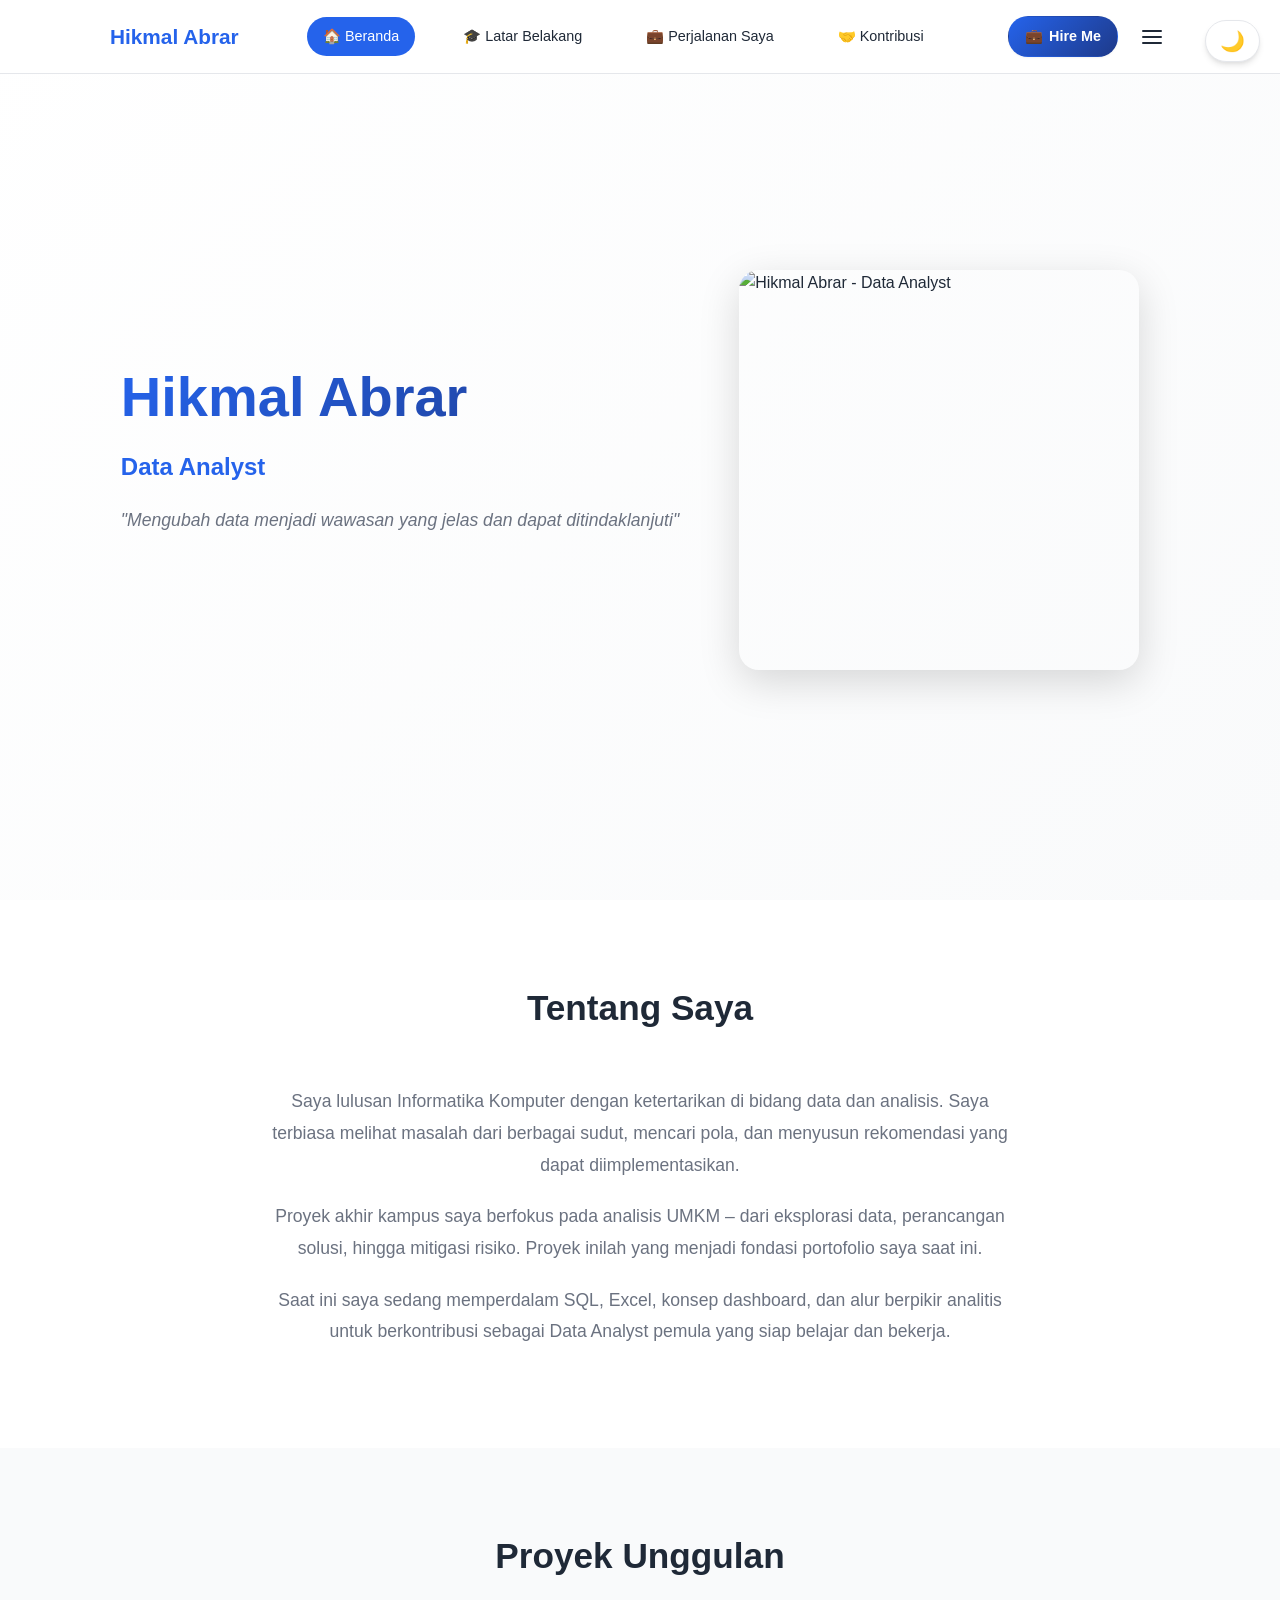
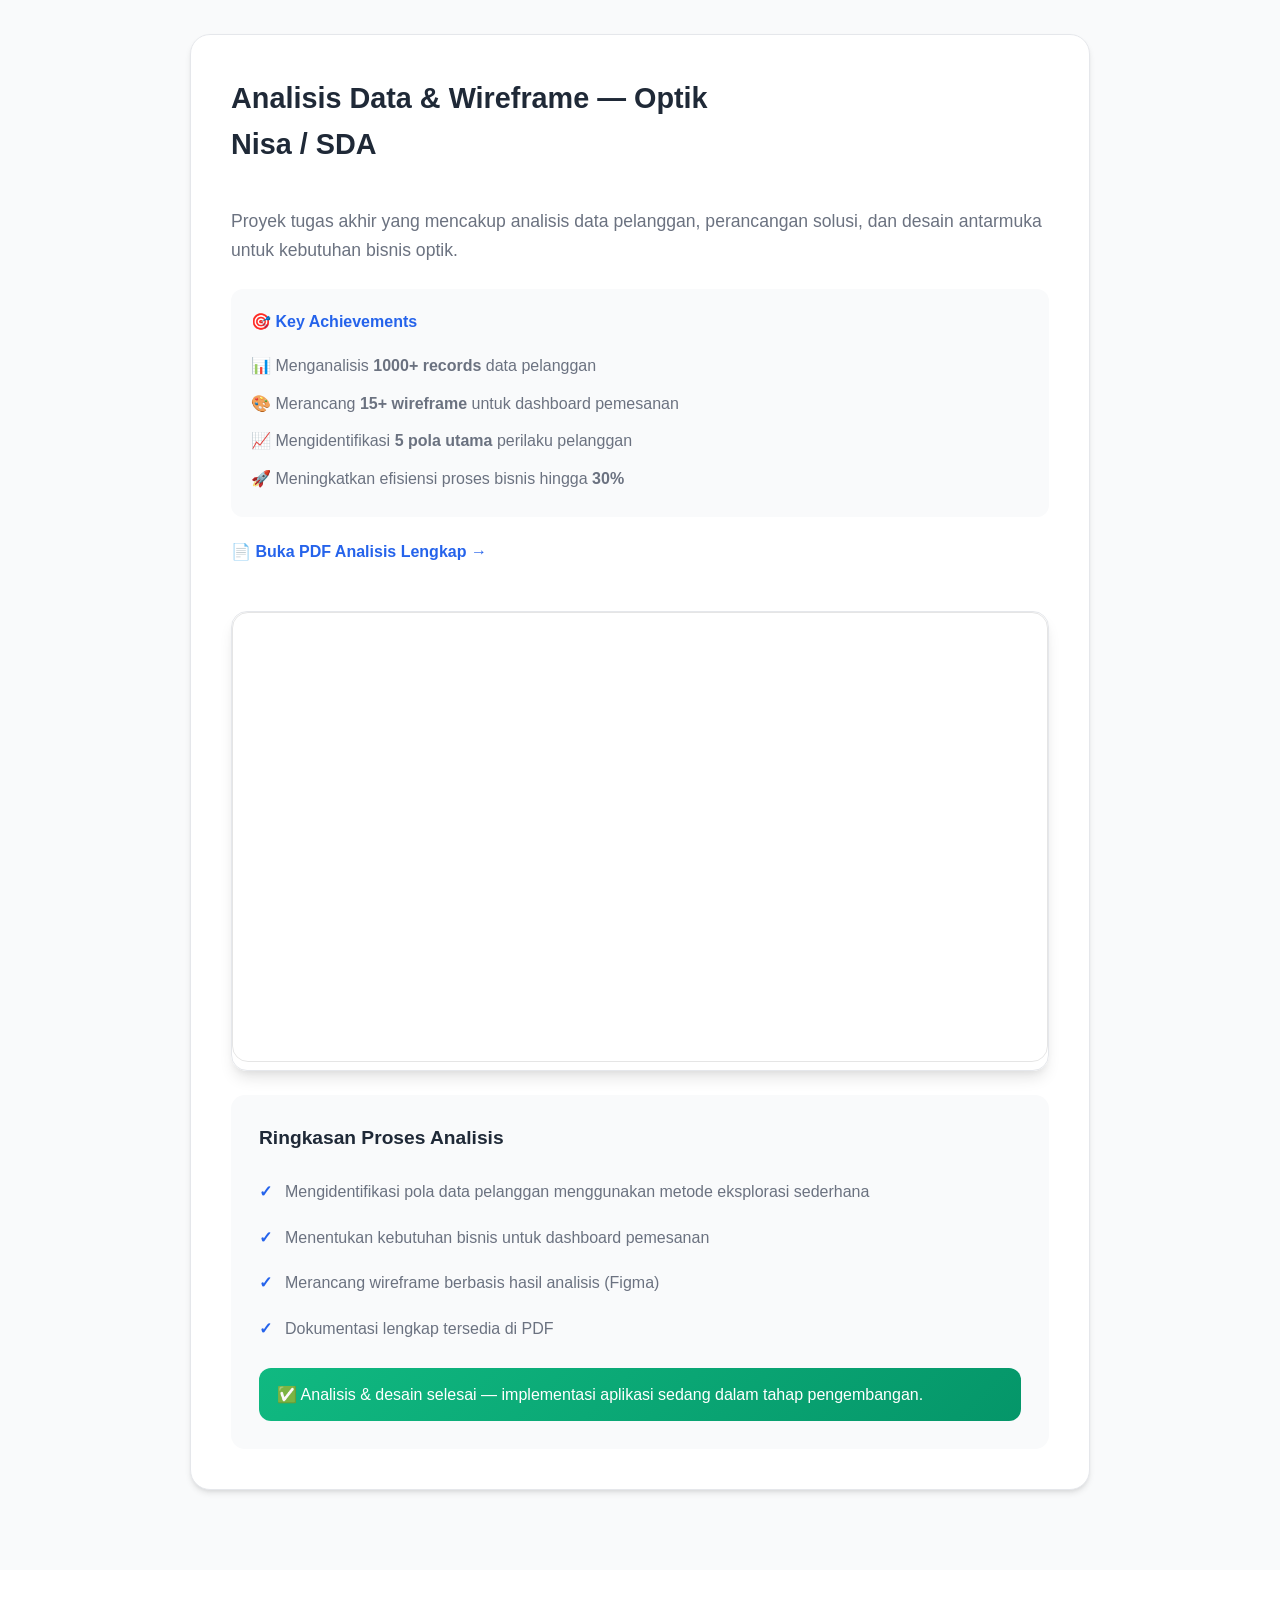
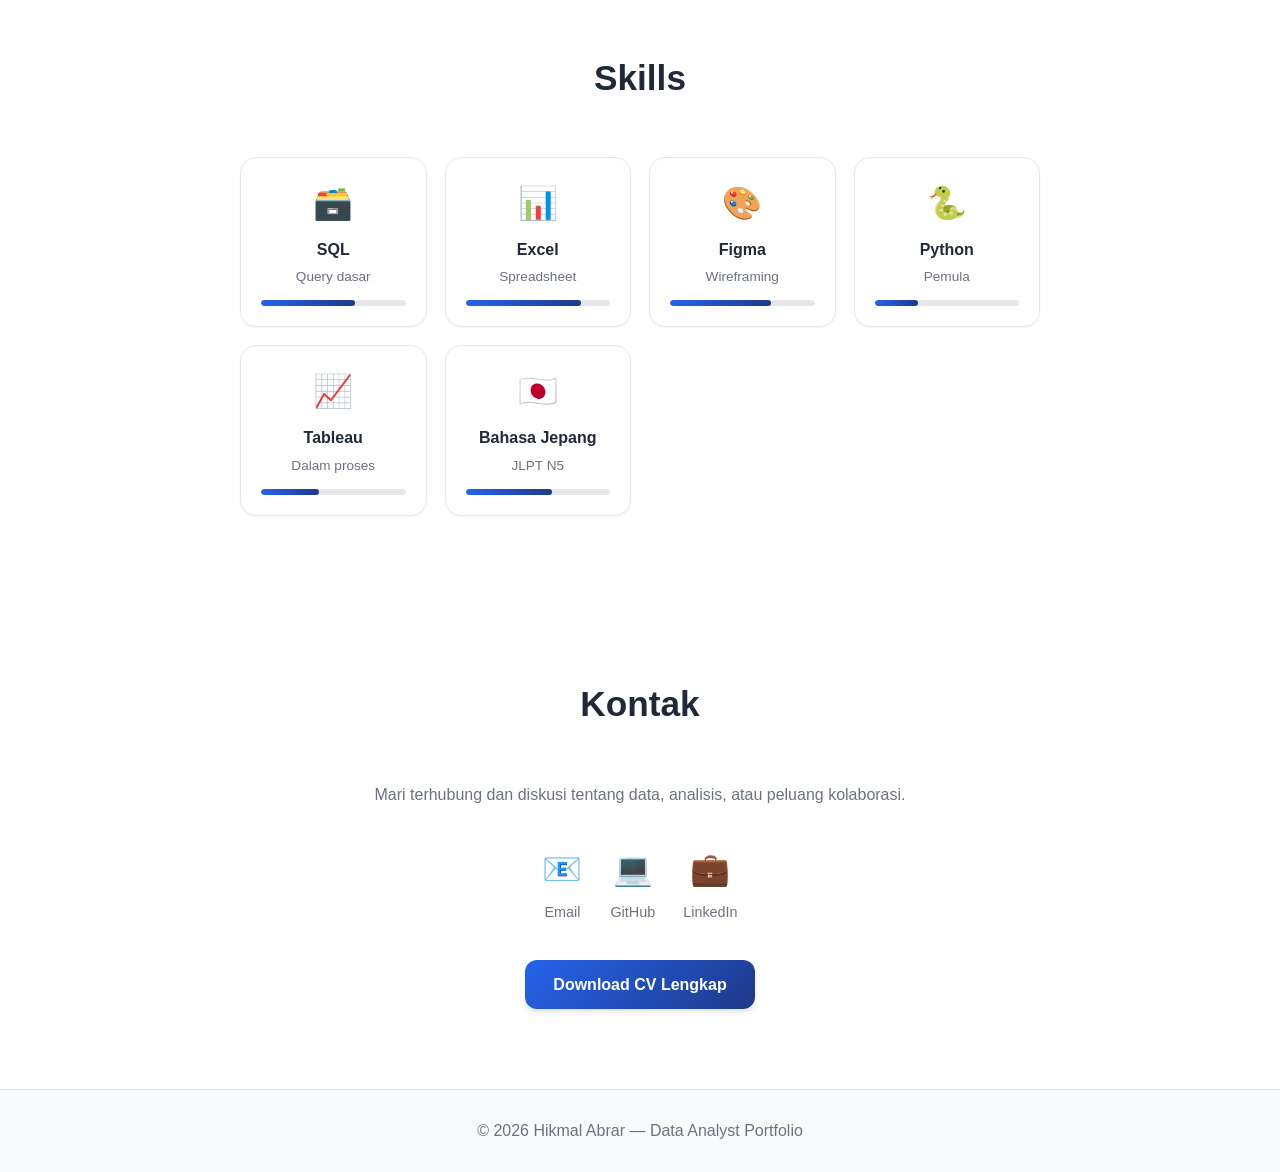
==== index.html @ 250b20d5 "Add files via upload" ====
<!DOCTYPE html>
<html lang="id">
<head>
<meta charset="UTF-8">
<meta name="viewport" content="width=device-width, initial-scale=1.0">
<title>Hikmal Abrar - Data Analyst Portfolio</title>
<meta name="description" content="Portfolio Hikmal Abrar - Data Analyst yang mengubah data menjadi wawasan jelas dan dapat ditindaklanjuti.">
<link rel="icon" type="image/svg+xml" href="data:image/svg+xml,<svg xmlns='http://www.w3.org/2000/svg' viewBox='0 0 100 100'><text y='.9em' font-size='90'>📊</text></svg>">
<link rel="stylesheet" href="style.css">
<meta property="og:title" content="Hikmal Abrar — Data Analyst Portfolio">
<meta property="og:description" content="Portfolio Hikmal Abrar — Data Analyst yang mengubah data menjadi wawasan jelas dan dapat ditindaklanjuti.">
<meta property="og:image" content="https://i.imgur.com/Y8p2KAC.jpeg">
<meta property="og:type" content="website">
<meta name="twitter:card" content="summary_large_image">
</head>
<body>

<div class="loading-screen" id="loadingScreen"><div class="loader"></div></div>
<div class="scroll-progress" id="scrollProgress"></div>
<button class="theme-toggle" onclick="toggleTheme()" aria-label="Toggle theme" id="themeBtn">🌙</button>

<!-- ===== HEADER NAVIGATION ===== -->
<header class="header-nav">
  <div class="container">
    <nav class="nav-menu">
      <div class="nav-brand">
        <a href="index.html" class="brand-link">Hikmal Abrar</a>
      </div>
      <ul class="nav-list">
        <li class="nav-item-dropdown">
          <a href="index.html" class="nav-item active" data-nav="home">Beranda</a>
          <div class="dropdown-submenu">
            <a href="index.html#about" class="dropdown-item">👤 Tentang Saya</a>
            <a href="index.html#skills" class="dropdown-item">⚡ Skills</a>
            <a href="index.html#projects" class="dropdown-item">🗂️ Proyek</a>
            <a href="index.html#contact" class="dropdown-item">📬 Kontak</a>
          </div>
        </li>
        <li class="nav-item-dropdown">
          <a href="#" class="nav-item " data-nav="edu">Latar Belakang</a>
          <div class="dropdown-submenu">
            <a href="pendidikan.html" class="dropdown-item">🏫 Pendidikan Formal</a>
            <a href="sertifikasi_pelatihan.html" class="dropdown-item">📜 Sertifikasi &amp; Pelatihan</a>
          </div>
        </li>
        <li class="nav-item-dropdown">
          <a href="#" class="nav-item " data-nav="exp">Perjalanan Saya</a>
          <div class="dropdown-submenu">
            <a href="pengalaman_kerja.html" class="dropdown-item">🏢 Pengalaman Kerja</a>
            <a href="volunteer.html" class="dropdown-item">❤️ Volunteer</a>
          </div>
        </li>
        <li class="nav-item-dropdown">
          <a href="#" class="nav-item " data-nav="org">Kontribusi</a>
          <div class="dropdown-submenu">
            <a href="organisasi.html" class="dropdown-item">🏛️ Organisasi</a>
            <a href="organisasi.html#community" class="dropdown-item">🌱 Komunitas</a>
          </div>
        </li>
      </ul>
      <div class="nav-controls">
        <a href="https://wa.me/6282179736557?text=Hi%20Hikmal,%20I%20would%20like%20to%20hire%20you%20for%20a%20project"
           class="btn btn-hire" target="_blank" title="Hire Me via WhatsApp">
          <span>💼</span> Hire Me
        </a>
        <div class="hamburger-menu">
          <button class="hamburger-btn" id="hamburgerBtn" aria-label="Menu">
            <span class="hamburger-line"></span>
            <span class="hamburger-line"></span>
            <span class="hamburger-line"></span>
          </button>
          <div class="dropdown-menu" id="dropdownMenu">
            <div class="dropdown-section">
              <h4 class="dropdown-title">Bahasa / Language</h4>
              <div class="lang-options">
                <button class="lang-option" data-lang="id">🇮🇩 Indonesia</button>
                <button class="lang-option" data-lang="en">🇬🇧 English</button>
                <button class="lang-option" data-lang="ja">🇯🇵 日本語</button>
              </div>
            </div>
            <div class="dropdown-section">
              <h4 class="dropdown-title">Halaman</h4>
              <a href="index.html" class="dropdown-item"> Beranda</a>
              <a href="pendidikan.html" class="dropdown-item">🎓 Pendidikan</a>
              <a href="pengalaman_kerja.html" class="dropdown-item">💼 Pengalaman Kerja</a>
              <a href="volunteer.html" class="dropdown-item">❤️ Volunteer</a>
              <a href="organisasi.html" class="dropdown-item">🏛️ Organisasi</a>
              <a href="sertifikasi_pelatihan.html" class="dropdown-item">📜 Sertifikasi</a>
            </div>
            <div class="dropdown-section">
              <h4 class="dropdown-title">Aksi Cepat</h4>
              <a href="https://drive.google.com/file/d/1S7kXNs9U4jVXm8Y3dfDk3zoFatZHrOvW/view?usp=sharing" class="dropdown-item" target="_blank">📄 Download CV</a>
              <a href="index.html#contact" class="dropdown-item">💬 Hubungi Saya</a>
            </div>
          </div>
        </div>
      </div>
    </nav>
  </div>
</header>

<!-- ===== HERO ===== -->
<section class="hero">
  <div class="container">
    <div class="hero-content fade-in-up">
      <div class="hero-text">
        <h1>Hikmal Abrar</h1>
        <div class="role">Data Analyst</div>
        <div class="tagline">"Mengubah data menjadi wawasan yang jelas dan dapat ditindaklanjuti"</div>

      </div>
      <div class="hero-photo-container">
        <div class="profile-photo">
          <img src="https://i.imgur.com/Y8p2KAC.jpeg" alt="Hikmal Abrar - Data Analyst" loading="lazy">
        </div>
      </div>
    </div>
  </div>
</section>

<!-- ===== ABOUT ===== -->
<section class="section" id="about">
  <div class="container">
    <h2 class="section-title">Tentang Saya</h2>
    <div class="about-content fade-in-up">
      <p class="about-text">Saya lulusan Informatika Komputer dengan ketertarikan di bidang data dan analisis. Saya terbiasa melihat masalah dari berbagai sudut, mencari pola, dan menyusun rekomendasi yang dapat diimplementasikan.</p>
      <p class="about-text">Proyek akhir kampus saya berfokus pada analisis UMKM – dari eksplorasi data, perancangan solusi, hingga mitigasi risiko. Proyek inilah yang menjadi fondasi portofolio saya saat ini.</p>
      <p class="about-text">Saat ini saya sedang memperdalam SQL, Excel, konsep dashboard, dan alur berpikir analitis untuk berkontribusi sebagai Data Analyst pemula yang siap belajar dan bekerja.</p>
    </div>
  </div>
</section>



<!-- ===== PROJECTS ===== -->
<section class="section section-alt" id="projects">
  <div class="container">
    <h2 class="section-title">Proyek Unggulan</h2>
    <div class="project-card fade-in-up">
      <div class="project-header">
        <h3 class="project-title">Analisis Data &amp; Wireframe — Optik Nisa / SDA</h3>

      </div>
      <p class="project-desc">Proyek tugas akhir yang mencakup analisis data pelanggan, perancangan solusi, dan desain antarmuka untuk kebutuhan bisnis optik.</p>

      <div class="kpi-box">
        <h4 style="color:var(--primary);margin-bottom:12px">🎯 Key Achievements</h4>
        <ul class="kpi-list">
          <li>📊 Menganalisis <strong>1000+ records</strong> data pelanggan</li>
          <li>🎨 Merancang <strong>15+ wireframe</strong> untuk dashboard pemesanan</li>
          <li>📈 Mengidentifikasi <strong>5 pola utama</strong> perilaku pelanggan</li>
          <li>🚀 Meningkatkan efisiensi proses bisnis hingga <strong>30%</strong></li>
        </ul>
      </div>

      <a href="https://drive.google.com/file/d/1Nhzvauwt994obAeQ3WAin1BgJwAZb2-T/view" class="project-link" target="_blank">📄 Buka PDF Analisis Lengkap →</a>

      <div class="figma-embed">
        <iframe style="border:1px solid rgba(0,0,0,.1);border-radius:1rem" width="100%" height="450"
          src="https://embed.figma.com/proto/Np1KYL4W558nyBNyOzUgRZ/Wireframe-Optik-Nisa--SDA-?node-id=29-44&p=f&scaling=scale-down&content-scaling=fixed&page-id=0%3A1&starting-point-node-id=29%3A44&embed-host=share"
          allowfullscreen></iframe>
      </div>

      <div class="process-summary">
        <h3>Ringkasan Proses Analisis</h3>
        <ul class="process-list">
          <li>Mengidentifikasi pola data pelanggan menggunakan metode eksplorasi sederhana</li>
          <li>Menentukan kebutuhan bisnis untuk dashboard pemesanan</li>
          <li>Merancang wireframe berbasis hasil analisis (Figma)</li>
          <li>Dokumentasi lengkap tersedia di PDF</li>
        </ul>
        <div class="status-note">✅ Analisis &amp; desain selesai — implementasi aplikasi sedang dalam tahap pengembangan.</div>
      </div>
    </div>
  </div>
</section>

<!-- ===== SKILLS ===== -->
<section class="section" id="skills">
  <div class="container">
    <h2 class="section-title">Skills</h2>
    <div class="skills-grid fade-in-up">
      <div class="skill-badge">
        <div class="skill-icon">🗃️</div>
        <div class="skill-name">SQL</div>
        <div class="skill-level">Query dasar</div>
        <div class="progress-bar" data-skill="65"><div class="progress-fill"></div></div>
      </div>
      <div class="skill-badge">
        <div class="skill-icon">📊</div>
        <div class="skill-name">Excel</div>
        <div class="skill-level">Spreadsheet</div>
        <div class="progress-bar" data-skill="80"><div class="progress-fill"></div></div>
      </div>
      <div class="skill-badge">
        <div class="skill-icon">🎨</div>
        <div class="skill-name">Figma</div>
        <div class="skill-level">Wireframing</div>
        <div class="progress-bar" data-skill="70"><div class="progress-fill"></div></div>
      </div>
      <div class="skill-badge">
        <div class="skill-icon">🐍</div>
        <div class="skill-name">Python</div>
        <div class="skill-level">Pemula</div>
        <div class="progress-bar" data-skill="30"><div class="progress-fill"></div></div>
      </div>
      <div class="skill-badge">
        <div class="skill-icon">📈</div>
        <div class="skill-name">Tableau</div>
        <div class="skill-level">Dalam proses</div>
        <div class="progress-bar" data-skill="40"><div class="progress-fill"></div></div>
      </div>
      <div class="skill-badge">
        <div class="skill-icon">🇯🇵</div>
        <div class="skill-name">Bahasa Jepang</div>
        <div class="skill-level">JLPT N5</div>
        <div class="progress-bar" data-skill="60"><div class="progress-fill"></div></div>
      </div>
    </div>
  </div>
</section>

<!-- ===== CONTACT ===== -->
<section class="section" id="contact">
  <div class="container">
    <h2 class="section-title">Kontak</h2>
    <div class="contact-content fade-in-up">
      <p style="color:var(--text-sec);margin-bottom:28px">Mari terhubung dan diskusi tentang data, analisis, atau peluang kolaborasi.</p>
      <div class="contact-links">
        <a href="mailto:hikmal393@gmail.com" class="contact-link">
          <div class="contact-icon">📧</div>
          <div class="contact-label">Email</div>
        </a>
        <a href="https://github.com/IMALDOWSKI/IS63" class="contact-link" target="_blank">
          <div class="contact-icon">💻</div>
          <div class="contact-label">GitHub</div>
        </a>
        <a href="https://linkedin.com/in/hikmal-abrar" class="contact-link" target="_blank">
          <div class="contact-icon">💼</div>
          <div class="contact-label">LinkedIn</div>
        </a>
      </div>
      <a href="https://drive.google.com/file/d/1S7kXNs9U4jVXm8Y3dfDk3zoFatZHrOvW/view?usp=sharing" class="btn btn-primary" target="_blank">Download CV Lengkap</a>
    </div>
  </div>
</section>

<!-- ===== FOOTER ===== -->
<footer class="footer">
  <div class="container">
    <p>© 2026 Hikmal Abrar — Data Analyst Portfolio</p>
  </div>
</footer>

<script>
// ===== SHARED SCRIPT =====
function toggleTheme(){
  const html=document.documentElement, btn=document.getElementById('themeBtn');
  if(html.getAttribute('data-theme')==='dark'){
    html.removeAttribute('data-theme'); btn.textContent='🌙'; localStorage.setItem('theme','light');
  } else {
    html.setAttribute('data-theme','dark'); btn.textContent='☀️'; localStorage.setItem('theme','dark');
  }
}

document.addEventListener('DOMContentLoaded',function(){
  const saved=localStorage.getItem('theme'), btn=document.getElementById('themeBtn');
  if(saved==='dark'){document.documentElement.setAttribute('data-theme','dark');btn.textContent='☀️';}
  setTimeout(()=>document.getElementById('loadingScreen').classList.add('hidden'),600);

  window.addEventListener('scroll',function(){
    const t=window.pageYOffset, h=document.documentElement.scrollHeight-document.documentElement.clientHeight;
    document.getElementById('scrollProgress').style.width=(t/h*100)+'%';
  });

  const obs=new IntersectionObserver(entries=>{
    entries.forEach(e=>{if(e.isIntersecting)e.target.classList.add('visible');});
  },{threshold:.08,rootMargin:'0px 0px -40px 0px'});
  document.querySelectorAll('.fade-in-up').forEach(el=>obs.observe(el));

  const pbObs=new IntersectionObserver(entries=>{
    entries.forEach(e=>{
      if(e.isIntersecting)e.target.querySelectorAll('.progress-bar').forEach(bar=>{
        setTimeout(()=>bar.querySelector('.progress-fill').style.width=bar.dataset.skill+'%',200);
      });
    });
  },{threshold:.4});
  const sg=document.querySelector('.skills-grid');
  if(sg)pbObs.observe(sg);

  const hamburgerBtn=document.getElementById('hamburgerBtn'), dropdownMenu=document.getElementById('dropdownMenu');
  if(hamburgerBtn&&dropdownMenu){
    hamburgerBtn.addEventListener('click',function(){this.classList.toggle('active');dropdownMenu.classList.toggle('active');});
    document.addEventListener('click',function(e){
      if(!hamburgerBtn.contains(e.target)&&!dropdownMenu.contains(e.target)){
        hamburgerBtn.classList.remove('active');dropdownMenu.classList.remove('active');
      }
    });
    dropdownMenu.querySelectorAll('.dropdown-item').forEach(item=>{
      item.addEventListener('click',function(){hamburgerBtn.classList.remove('active');dropdownMenu.classList.remove('active');});
    });
  }

  const T={
    id:{home:'🏠 Beranda',edu:'🎓 Latar Belakang',exp:'💼 Perjalanan Saya',org:'🤝 Kontribusi'},
    en:{home:'🏠 Home',edu:'🎓 Background',exp:'💼 My Journey',org:'🤝 Contributions'},
    ja:{home:'🏠 ホーム',edu:'🎓 学歴・資格',exp:'💼 私の旅',org:'🤝 貢献活動'}
  };
  const NAV_MAP={home:'home',edu:'edu',exp:'exp',org:'org'};
  function updateLang(lang){
    const t=T[lang]; if(!t)return;
    document.querySelectorAll('[data-nav]').forEach(el=>{
      const k=el.getAttribute('data-nav');
      if(t[k])el.textContent=t[k];
    });
  }
  const langOpts=document.querySelectorAll('.lang-option');
  langOpts.forEach(opt=>{
    opt.addEventListener('click',function(){
      const lang=this.getAttribute('data-lang');
      localStorage.setItem('selectedLanguage',lang);
      updateLang(lang); document.documentElement.lang=lang;
      langOpts.forEach(o=>o.classList.remove('active')); this.classList.add('active');
      const hb=document.getElementById('hamburgerBtn'), dm=document.getElementById('dropdownMenu');
      if(hb)hb.classList.remove('active'); if(dm)dm.classList.remove('active');
    });
  });
  const sl=localStorage.getItem('selectedLanguage')||'id';
  const ao=document.querySelector(`.lang-option[data-lang="${sl}"]`);
  if(ao)ao.classList.add('active');
  updateLang(sl);

  document.querySelectorAll('a[href^="#"]').forEach(a=>{
    a.addEventListener('click',function(e){
      const href=this.getAttribute('href'); if(href==='#')return;
      e.preventDefault();
      const t=document.querySelector(href); if(t)t.scrollIntoView({behavior:'smooth',block:'start'});
    });
  });
});
</script>
</body>
</html>
---- style.css ----
*{margin:0;padding:0;box-sizing:border-box}
:root{
  --primary:#2563eb;--primary-dark:#1e3a8a;
  --text:#1f2937;--text-sec:#6b7280;
  --bg:#ffffff;--bg-sec:#f9fafb;--bg-card:#ffffff;
  --border:#e5e7eb;
  --sh-sm:0 1px 2px rgba(0,0,0,.05);
  --sh-md:0 4px 6px -1px rgba(0,0,0,.1),0 2px 4px -1px rgba(0,0,0,.06);
  --sh-lg:0 10px 15px -3px rgba(0,0,0,.1),0 4px 6px -2px rgba(0,0,0,.05);
}
[data-theme="dark"]{
  --text:#f9fafb;--text-sec:#d1d5db;
  --bg:#111827;--bg-sec:#1f2937;--bg-card:#1f2937;
  --border:#374151;
  --sh-sm:0 1px 2px rgba(0,0,0,.3);
  --sh-md:0 4px 6px -1px rgba(0,0,0,.3),0 2px 4px -1px rgba(0,0,0,.2);
  --sh-lg:0 10px 15px -3px rgba(0,0,0,.3),0 4px 6px -2px rgba(0,0,0,.2);
}
html{scroll-behavior:smooth}
body{font-family:-apple-system,BlinkMacSystemFont,'Inter','Segoe UI',Roboto,sans-serif;line-height:1.6;color:var(--text);background:var(--bg);transition:background .3s,color .3s}
.container{max-width:1100px;margin:0 auto;padding:0 20px}

/* SCROLL PROGRESS */
.scroll-progress{position:fixed;top:0;left:0;width:0;height:3px;background:linear-gradient(90deg,var(--primary),var(--primary-dark));z-index:9999;transition:width .1s}

/* LOADING */
.loading-screen{position:fixed;inset:0;background:var(--bg);display:flex;justify-content:center;align-items:center;z-index:10000;transition:opacity .5s}
.loading-screen.hidden{opacity:0;pointer-events:none}
.loader{width:50px;height:50px;border:3px solid var(--border);border-top-color:var(--primary);border-radius:50%;animation:spin 1s linear infinite}
@keyframes spin{to{transform:rotate(360deg)}}

/* THEME TOGGLE */
.theme-toggle{position:fixed;top:20px;right:20px;background:var(--bg-card);border:1px solid var(--border);border-radius:50px;padding:8px 14px;cursor:pointer;box-shadow:var(--sh-md);z-index:1000;font-size:20px;transition:all 0.4s cubic-bezier(0.4,0,0.2,1);display:flex;align-items:center;gap:6px}
.theme-toggle:hover{transform:translateY(-2px) scale(1.05);box-shadow:var(--sh-lg);border-color:var(--primary)}
.theme-toggle:active{transform:translateY(0) scale(0.95)}

/* Dark mode transition for all elements */
*{transition:background-color 0.3s cubic-bezier(0.4,0,0.2,1),color 0.3s cubic-bezier(0.4,0,0.2,1),border-color 0.3s cubic-bezier(0.4,0,0.2,1),box-shadow 0.3s cubic-bezier(0.4,0,0.2,1)!important}

/* Exclude certain elements from transition */
.loading-screen, .loader, ::before, ::after{transition:none!important}

/* Theme toggle animation */
@keyframes themeSwitch{0%{transform:rotate(0deg) scale(1)}50%{transform:rotate(180deg) scale(1.2)}100%{transform:rotate(360deg) scale(1)}}
.theme-toggle.switching{animation:themeSwitch 0.6s cubic-bezier(0.4,0,0.2,1)}

/* Dark mode specific styles */
[data-theme="dark"] .theme-toggle{background:var(--bg-sec);border-color:var(--primary)}
[data-theme="dark"] .theme-toggle:hover{box-shadow:0 8px 25px rgba(37,99,235,0.3)}

/* HERO */
.hero{min-height:100vh;display:flex;align-items:center;padding:80px 0;background:linear-gradient(135deg,var(--bg),var(--bg-sec)),url('data:image/svg+xml,<svg xmlns="http://www.w3.org/2000/svg" width="100" height="100" viewBox="0 0 100 100"><defs><pattern id="grid" width="10" height="10" patternUnits="userSpaceOnUse"><path d="M 10 0 L 0 0 0 10" fill="none" stroke="rgba(37,99,235,0.03)" stroke-width="0.5"/></pattern></defs><rect width="100" height="100" fill="url(%23grid)"/></svg>');background-size:100% 100%,10px 10px;background-position:center,0 0}
.hero-content{display:grid;grid-template-columns:1fr auto;gap:60px;align-items:center}
.hero-text h1{font-size:3.5rem;font-weight:800;line-height:1.1;margin-bottom:20px;background:linear-gradient(135deg,var(--primary),var(--primary-dark));-webkit-background-clip:text;-webkit-text-fill-color:transparent;background-clip:text}
.hero-text .role{font-size:1.5rem;color:var(--primary);margin-bottom:20px;font-weight:600}
.hero-text .tagline{font-size:1.1rem;color:var(--text-sec);margin-bottom:40px;font-style:italic}
.hero-buttons{display:flex;gap:16px;flex-wrap:wrap}
.btn{padding:12px 28px;border-radius:12px;text-decoration:none;font-weight:600;transition:all .3s;display:inline-flex;align-items:center;gap:8px;border:none;cursor:pointer;font-size:1rem;position:relative;overflow:hidden}
.btn-primary{background:linear-gradient(135deg,var(--primary),var(--primary-dark));color:#fff;box-shadow:var(--sh-md)}
.btn-primary:hover{transform:translateY(-2px);box-shadow:var(--sh-lg)}
.btn-secondary{background:var(--bg-card);color:var(--text);border:2px solid var(--border)}
.btn-secondary:hover{border-color:var(--primary);color:var(--primary);transform:translateY(-2px)}
.hero-photo-container {
  display: flex;
  justify-content: flex-end;
  align-items: center;
  padding-right: 20px;
  position: relative;
}


.profile-photo {
  width: 400px;
  height: 400px;
  border-radius: 20px;
  overflow: hidden;
  box-shadow: 0 12px 40px rgba(0,0,0,0.15);
  transition: transform 0.3s cubic-bezier(0.4,0,0.2,1);
  position: relative;
  z-index: 1;
}

.profile-photo:hover {
  transform: scale(1.03);
}

.profile-photo img {
  width: 100%;
  height: 100%;
  object-fit: cover;
}

.profile-avatar {
  width: 80px;
  height: 80px;
  border-radius: 50%;
  background: var(--primary);
  color: white;
  display: flex;
  align-items: center;
  justify-content: center;
  font-size: 1.5rem;
  font-weight: bold;
  margin-bottom: 16px;
}
.hero-nav{display:flex;flex-wrap:wrap;gap:12px;justify-content:center;margin-top:24px}
.nav-link{display:inline-flex;align-items:center;gap:6px;padding:10px 20px;background:var(--bg-card);border:1px solid var(--border);border-radius:25px;color:var(--text);text-decoration:none;font-weight:500;transition:all .3s;font-size:.9rem}
.nav-link:hover{background:var(--primary);color:#fff;transform:translateY(-2px);box-shadow:var(--sh-md);border-color:var(--primary)}

/* HEADER NAVIGATION */
.header-nav{position:fixed;top:0;left:0;right:0;z-index:1000;background:rgba(255,255,255,0.95);backdrop-filter:blur(10px);border-bottom:1px solid var(--border);transition:all .3s}
[data-theme="dark"] .header-nav{background:rgba(20,20,30,0.95)}
.nav-menu{display:flex;align-items:center;justify-content:space-between;padding:1rem 0}
.nav-brand .brand-link{font-size:1.3rem;font-weight:700;color:var(--primary);text-decoration:none;transition:color .3s;display:block}
.nav-brand .brand-link:hover{color:var(--primary-dark)}
.brand-subtitle{margin-top:4px}
.brand-subtitle .nav-item{font-size:0.9rem;color:var(--text-sec);font-weight:500;padding:4px 12px;background:var(--bg-sec);border-radius:12px;transition:all .3s}
.brand-subtitle .nav-item:hover{background:var(--primary);color:#fff;transform:translateY(-1px)}
.nav-list{display:flex;list-style:none;margin:0;padding:0;gap:2rem}
.nav-item{display:inline-flex;align-items:center;gap:6px;padding:8px 16px;color:var(--text);text-decoration:none;font-weight:500;border-radius:20px;transition:all .3s;font-size:.9rem;position:relative}
.nav-item:hover{background:var(--primary);color:#fff;transform:translateY(-1px)}
.nav-item.active{background:var(--primary);color:#fff}

/* Dropdown Menu */
.nav-item-dropdown{position:relative}
.nav-item-dropdown:hover .dropdown-submenu{opacity:1;visibility:visible;transform:translateY(0) translateX(0)}
.dropdown-submenu{position:absolute;top:100%;left:0;background:var(--bg-card);border:1px solid var(--border);border-radius:12px;box-shadow:var(--sh-lg);min-width:200px;opacity:0;visibility:hidden;transform:translateY(-15px) translateX(0);transition:opacity .3s ease,visibility .3s ease,transform .3s cubic-bezier(0.4,0,0.2,1);z-index:1000}
.dropdown-item{display:block;padding:12px 16px;color:var(--text);text-decoration:none;font-size:.85rem;transition:all .2s;border-bottom:1px solid rgba(0,0,0,0.05)}
.dropdown-item:last-child{border-bottom:none}
.dropdown-item:hover{background:var(--primary);color:#fff;transform:translateX(4px);padding-left:20px}

/* Hire Me Button */
.btn-hire{display:inline-flex;align-items:center;gap:6px;padding:8px 16px;background:linear-gradient(135deg,var(--primary),var(--primary-dark));color:#fff;text-decoration:none;font-weight:600;border-radius:20px;transition:all .3s;font-size:.9rem;box-shadow:var(--sh-sm);border:1px solid transparent}
.btn-hire:hover{background:linear-gradient(135deg,var(--primary-dark),#1e40af);color:#fff;transform:translateY(-2px);box-shadow:var(--sh-md);border-color:var(--primary-dark)}

/* Language toggle */
.nav-controls{display:flex;align-items:center;gap:1rem}
.lang-toggle{position:relative}
.lang-select{appearance:none;background:var(--bg-card);border:1px solid var(--border);border-radius:20px;padding:6px 12px 6px 36px;color:var(--text);font-size:.85rem;font-weight:500;cursor:pointer;transition:all 0.3s;position:relative;background-image:url('data:image/svg+xml,<svg xmlns="http://www.w3.org/2000/svg" viewBox="0 0 24 24" fill="none" stroke="currentColor" stroke-width="2" stroke-linecap="round" stroke-linejoin="round"><path d="m6 9 6 6 6-6"/></svg>');background-repeat:no-repeat;background-position:right 8px center;background-size:16px;padding-right:32px}
.lang-select:hover{border-color:var(--primary);transform:translateY(-1px)}
.lang-select:focus{outline:none;border-color:var(--primary);box-shadow:0 0 0 3px rgba(37,99,235,0.1)}
[data-theme="dark"] .lang-select{background:var(--bg-sec)}

/* Language flag indicators */
.lang-select option{padding:8px 12px;background:var(--bg-card);color:var(--text)}

/* HAMBURGER MENU */
.hamburger-menu{position:relative}
.hamburger-btn{background:none;border:none;cursor:pointer;padding:8px;display:flex;flex-direction:column;gap:4px;transition:all 0.3s;border-radius:8px}
.hamburger-btn:hover{background:var(--bg-card)}
.hamburger-line{width:20px;height:2px;background:var(--text);transition:all 0.3s;border-radius:2px}
.hamburger-btn.active .hamburger-line:nth-child(1){transform:rotate(45deg) translate(5px,5px)}
.hamburger-btn.active .hamburger-line:nth-child(2){opacity:0}
.hamburger-btn.active .hamburger-line:nth-child(3){transform:rotate(-45deg) translate(7px,-6px)}

.dropdown-menu{position:absolute;top:100%;right:0;background:var(--bg-card);border:1px solid var(--border);border-radius:12px;box-shadow:var(--sh-lg);min-width:250px;opacity:0;visibility:hidden;transform:translateY(-10px);transition:all 0.3s cubic-bezier(0.4,0,0.2,1);z-index:1000}
.dropdown-menu.active{opacity:1;visibility:visible;transform:translateY(0)}
.dropdown-section{padding:16px;border-bottom:1px solid var(--border)}
.dropdown-section:last-child{border-bottom:none}
.dropdown-title{font-size:0.85rem;font-weight:600;color:var(--text-sec);margin-bottom:12px;text-transform:uppercase;letter-spacing:0.5px}
.dropdown-item{display:block;padding:10px 12px;color:var(--text);text-decoration:none;border-radius:8px;transition:all 0.2s;font-size:0.9rem;margin-bottom:4px}
.dropdown-item:hover{background:var(--primary);color:#fff;transform:translateX(4px)}
.dropdown-item:last-child{margin-bottom:0}

/* Language options in dropdown */
.lang-options{display:flex;flex-direction:column;gap:4px}
.lang-option{display:flex;align-items:center;gap:8px;padding:8px 12px;background:var(--bg-card);border:1px solid var(--border);border-radius:8px;color:var(--text);text-decoration:none;font-size:0.85rem;cursor:pointer;transition:all 0.2s}
.lang-option:hover{background:var(--primary);color:#fff;border-color:var(--primary);transform:translateX(4px)}
.lang-option.active{background:var(--primary);color:#fff;border-color:var(--primary)}

/* Fix theme toggle position */
.theme-toggle{position:fixed;top:20px;right:20px;z-index:1001}

/* Mobile responsive */
@media (max-width:768px){
  .nav-menu{flex-direction:column;gap:1rem}
  .nav-list{flex-wrap:wrap;justify-content:center;gap:1rem}
  .nav-brand .brand-link{font-size:1.1rem}
  .brand-subtitle .nav-item{font-size:.8rem;padding:3px 8px}
  .nav-item{font-size:.85rem;padding:6px 12px}
  .btn-hire{font-size:.8rem;padding:6px 12px}
  .nav-controls{align-self:center;margin-top:1rem;gap:0.8rem}
  .dropdown-menu{position:fixed;top:60px;left:20px;right:20px;min-width:calc(100% - 40px)}
}

/* SECTIONS */
.section{padding:80px 0}
.section-alt{background:var(--bg-sec)}
.section-title{font-size:2.2rem;font-weight:700;text-align:center;margin-bottom:50px;color:var(--text)}

/* HERO */
.hero{padding:120px 0 80px;min-height:100vh;display:flex;align-items:center}

/* ABOUT */
.about-content{max-width:760px;margin:0 auto;text-align:center}
.about-text{font-size:1.1rem;line-height:1.8;color:var(--text-sec);margin-bottom:20px}

/* EDUCATION */
.education-grid{display:grid;gap:30px;max-width:900px;margin:0 auto}
.education-card{background:var(--bg-card);border-radius:20px;overflow:hidden;box-shadow:var(--sh-md);border:1px solid var(--border);display:grid;grid-template-columns:1fr 260px;transition:all .3s;position:relative}
.education-card::before{content:'';position:absolute;top:0;left:0;width:4px;height:100%;background:linear-gradient(180deg,var(--primary),var(--primary-dark));opacity:0;transition:opacity .3s}
.education-card:hover::before{opacity:1}
.education-card:hover{transform:translateY(-4px);box-shadow:var(--sh-lg)}
.education-content{padding:35px}
.education-title{font-size:1.6rem;font-weight:700;color:var(--text);margin-bottom:6px}
.education-school{font-size:1.1rem;color:var(--primary);font-weight:600;margin-bottom:4px}
.education-period{font-size:.9rem;color:var(--text-sec);margin-bottom:20px}
.education-desc{color:var(--text-sec);line-height:1.7;margin-bottom:16px}
.highlight-item{display:flex;align-items:flex-start;gap:10px;color:var(--text-sec);font-size:.95rem;margin-bottom:10px}
.education-media{background:var(--bg-sec);display:flex;align-items:center;justify-content:center;padding:20px;border-left:1px solid var(--border)}
.education-photo{width:100%;height:200px;border-radius:12px;overflow:hidden;box-shadow:var(--sh-md);border:1px solid var(--border)}
.education-photo img{width:100%;height:100%;object-fit:cover;transition:transform .3s}
.education-photo:hover{transform:translateY(-4px);box-shadow:var(--sh-lg)}
.education-photo:hover img{transform:scale(1.05)}
.media-placeholder{text-align:center;color:var(--text-sec)}
.ph-icon{font-size:2.5rem;margin-bottom:10px;opacity:.6}
.ph-text{font-size:1rem;font-weight:600;margin-bottom:4px}
.ph-sub{font-size:.85rem;opacity:.7}

/* CARDS shared */
.card{background:var(--bg-card);border-radius:20px;padding:35px;box-shadow:var(--sh-md);border:1px solid var(--border);margin-bottom:30px;position:relative;overflow:hidden;transition:all .3s;max-width:1000px;margin-left:auto;margin-right:auto}
.card::before{content:'';position:absolute;top:0;left:0;width:4px;height:100%;background:linear-gradient(180deg,var(--primary),var(--primary-dark));opacity:0;transition:opacity .3s}
.card:hover::before{opacity:1}
.card:hover{transform:translateY(-4px);box-shadow:var(--sh-lg)}
.card-header{display:flex;justify-content:space-between;align-items:flex-start;margin-bottom:20px;flex-wrap:wrap;gap:12px}
.card-company{font-size:1.3rem;font-weight:700;color:var(--primary);margin-bottom:6px}
.card-title{font-size:1.1rem;font-weight:600;color:var(--text);margin-bottom:8px}
.card-period{display:flex;align-items:center;gap:6px;color:var(--text-sec);font-size:.9rem}
.badge{padding:6px 14px;border-radius:20px;font-size:.8rem;font-weight:600;text-transform:uppercase;letter-spacing:.4px}
.badge-green{background:linear-gradient(135deg,#10b981,#059669);color:#fff}
.badge-gray{background:var(--bg-sec);color:var(--text-sec);border:1px solid var(--border)}
.badge-blue{background:linear-gradient(135deg,var(--primary),var(--primary-dark));color:#fff}
.badge-red{background:linear-gradient(135deg,#ef4444,#dc2626);color:#fff}
.card-desc{color:var(--text-sec);line-height:1.75;margin-bottom:12px}

/* ZIGZAG PHOTO LAYOUT */
.zigzag{margin-top:28px;padding-top:24px;border-top:1px solid var(--border);display:flex;flex-direction:column;gap:32px}
.zz-item{display:flex;align-items:center;gap:28px}
.zz-item.reverse{flex-direction:row-reverse}
.zz-photo{flex:0 0 300px;height:200px;border-radius:14px;border:2px dashed var(--border);background:var(--bg-sec);display:flex;flex-direction:column;align-items:center;justify-content:center;text-align:center;gap:8px;color:var(--text-sec);transition:all .3s}
.zz-photo:hover{border-color:var(--primary);transform:translateY(-2px);box-shadow:var(--sh-md)}
.zz-photo .ph-icon{font-size:2rem;opacity:.6;margin:0}
.zz-photo .ph-text{font-size:.9rem;font-weight:600}
.zz-photo .ph-sub{font-size:.8rem;opacity:.7}
.zz-caption{flex:1;color:var(--text-sec);line-height:1.75;font-size:1rem}
/* actual img inside .zz-photo slot */
.zz-photo img{width:100%;height:100%;object-fit:cover;border-radius:12px}

/* ORG card */
.org-icon-wrap{font-size:2.8rem;margin-right:16px;flex-shrink:0}
.org-role{font-size:1.1rem;color:var(--primary);font-weight:600;margin-bottom:4px}
.org-header{display:flex;align-items:center;flex-wrap:wrap;gap:12px;margin-bottom:20px;padding-bottom:18px;border-bottom:1px solid var(--border)}
.org-info{flex:1}
.org-title{font-size:1.5rem;font-weight:700;color:var(--text);margin-bottom:4px}
.org-period{display:flex;align-items:center;gap:6px;color:var(--text-sec);font-size:.9rem}
.badge-active{background:rgba(76,175,80,.12);color:#2e7d32;border:1px solid rgba(76,175,80,.3);padding:6px 14px;border-radius:20px;font-size:.8rem;font-weight:600}
.badge-completed-blue{background:rgba(33,150,243,.12);color:#1565c0;border:1px solid rgba(33,150,243,.3);padding:6px 14px;border-radius:20px;font-size:.8rem;font-weight:600}

/* CERT */
.cert-grid{display:grid;grid-template-columns:repeat(auto-fit,minmax(380px,1fr));gap:28px;max-width:900px;margin:0 auto}
.cert-card{background:var(--bg-card);border-radius:20px;padding:32px;box-shadow:var(--sh-md);border:1px solid var(--border);transition:all .3s;position:relative;overflow:hidden}
.cert-card.placeholder{opacity:.8;border-style:dashed}
.cert-card::before{content:'';position:absolute;top:0;left:0;width:4px;height:100%;background:linear-gradient(180deg,var(--primary),var(--primary-dark));opacity:0;transition:opacity .3s}
.cert-card:hover::before{opacity:1}
.cert-card:hover{transform:translateY(-4px);box-shadow:var(--sh-lg)}
.cert-header{display:flex;align-items:center;gap:18px;margin-bottom:22px}
.cert-icon-lg{font-size:2.8rem;width:70px;height:70px;display:flex;align-items:center;justify-content:center;background:var(--bg-sec);border-radius:18px;border:1px solid var(--border);flex-shrink:0}
.cert-title{font-size:1.3rem;font-weight:700;color:var(--text);margin-bottom:5px}
.cert-provider{font-size:.95rem;color:var(--primary);font-weight:600;margin-bottom:3px}
.cert-level{font-size:.85rem;color:var(--text-sec)}
.cert-period{display:flex;align-items:center;gap:6px;color:var(--text-sec);font-size:.9rem;margin-bottom:10px}
.cert-desc{color:var(--text-sec);line-height:1.65;margin-bottom:14px}
.cert-link{display:inline-flex;align-items:center;gap:8px;padding:11px 18px;background:var(--bg-sec);border:1px solid var(--border);border-radius:12px;color:var(--primary);text-decoration:none;font-weight:500;transition:all .3s}
.cert-link:hover{background:var(--primary);color:#fff;transform:translateY(-2px);box-shadow:var(--sh-md)}
.status-badge{display:inline-block;padding:8px 16px;border-radius:20px;font-size:.85rem;font-weight:600;background:linear-gradient(135deg,#f59e0b,#d97706);color:#fff}

/* VOLUNTEER */
.vol-card{background:var(--bg-card);border-radius:20px;padding:35px;box-shadow:var(--sh-md);border:2px solid var(--primary);margin-bottom:30px;position:relative;overflow:hidden;max-width:1000px;margin-left:auto;margin-right:auto}
.vol-card::after{content:'';position:absolute;top:0;left:0;width:100%;height:4px;background:linear-gradient(90deg,var(--primary),var(--primary-dark))}
.vol-header{display:flex;align-items:flex-start;gap:16px;margin-bottom:20px;flex-wrap:wrap}
.vol-icon{font-size:2.5rem;flex-shrink:0}
.vol-info{flex:1}
.vol-title{font-size:1.4rem;font-weight:700;color:var(--text);margin-bottom:5px}
.vol-org{font-size:1rem;color:var(--primary);font-weight:600;margin-bottom:4px}
.vol-period{display:flex;align-items:center;gap:6px;color:var(--text-sec);font-size:.9rem}
.vol-desc{color:var(--text-sec);line-height:1.75;margin-bottom:20px}
.impact-grid{display:grid;gap:12px;margin-bottom:24px}
.impact-item{display:flex;align-items:flex-start;gap:12px;padding:14px;background:var(--bg-sec);border-radius:12px;border:1px solid var(--border);transition:all .3s}
.impact-item:hover{transform:translateY(-2px);box-shadow:var(--sh-sm);border-color:var(--primary)}
.impact-icon{font-size:1.3rem;flex-shrink:0}
.impact-text{color:var(--text-sec);font-size:.9rem;line-height:1.5}
.impact-text strong{color:var(--text)}
.achievements-title{font-size:1.05rem;font-weight:600;color:var(--text);margin-bottom:16px;display:flex;align-items:center;gap:6px}

/* SKILLS */
.skills-grid{display:grid;grid-template-columns:repeat(auto-fit,minmax(180px,1fr));gap:18px;max-width:800px;margin:0 auto}
.skill-badge{background:var(--bg-card);border:1px solid var(--border);border-radius:16px;padding:20px;text-align:center;box-shadow:var(--sh-sm);transition:all .3s;position:relative;overflow:hidden}
.skill-badge::before{content:'';position:absolute;top:0;left:-100%;width:100%;height:100%;background:linear-gradient(90deg,transparent,rgba(255,255,255,.15),transparent);transition:left .5s}
.skill-badge:hover::before{left:100%}
.skill-badge:hover{transform:translateY(-3px);box-shadow:var(--sh-md);border-color:var(--primary)}
.skill-icon{font-size:2rem;margin-bottom:8px}
.skill-name{font-weight:600;color:var(--text);margin-bottom:4px}
.skill-level{font-size:.85rem;color:var(--text-sec);margin-bottom:12px}
.progress-bar{width:100%;height:6px;background:var(--border);border-radius:3px;overflow:hidden}
.progress-fill{height:100%;background:linear-gradient(90deg,var(--primary),var(--primary-dark));border-radius:3px;width:0;transition:width 1.5s ease-out}

/* PROJECTS */
.project-card{background:var(--bg-card);border-radius:20px;padding:40px;box-shadow:var(--sh-md);border:1px solid var(--border);max-width:900px;margin:0 auto}
.project-header{display:grid;grid-template-columns:1fr 300px;gap:30px;align-items:start;margin-bottom:24px}
.project-title{font-size:1.8rem;font-weight:700;margin-bottom:16px;color:var(--text)}
.project-image{border-radius:16px;overflow:hidden;box-shadow:var(--sh-md);border:1px solid var(--border);transition:all .3s}
.project-image img{width:100%;height:200px;object-fit:cover;transition:transform .3s}
.project-image:hover{transform:translateY(-4px);box-shadow:var(--sh-lg)}
.project-image:hover img{transform:scale(1.05)}
.project-desc{font-size:1.1rem;color:var(--text-sec);margin-bottom:24px;line-height:1.65}
.kpi-box{background:var(--bg-sec);border-radius:12px;padding:20px;margin-bottom:22px}
.kpi-box h4{color:var(--primary);margin-bottom:12px}
.kpi-list{list-style:none;padding:0}
.kpi-list li{padding:6px 0;color:var(--text-sec)}
.project-link{display:inline-flex;align-items:center;gap:8px;color:var(--primary);text-decoration:none;font-weight:600;margin-bottom:22px;transition:gap .3s}
.project-link:hover{gap:14px}
.figma-embed{border-radius:16px;overflow:hidden;box-shadow:var(--sh-lg);margin:24px 0;border:1px solid var(--border)}
.process-summary{background:var(--bg-sec);border-radius:14px;padding:28px;margin-top:22px}
.process-summary h3{font-size:1.2rem;margin-bottom:16px;color:var(--text)}
.process-list{list-style:none;padding:0}
.process-list li{padding:10px 0 10px 26px;position:relative;color:var(--text-sec)}
.process-list li::before{content:"✓";position:absolute;left:0;color:var(--primary);font-weight:700}
.status-note{background:linear-gradient(135deg,#10b981,#059669);color:#fff;padding:14px 18px;border-radius:12px;margin-top:16px;font-weight:500}

/* CONTACT */
.contact-content{text-align:center;max-width:560px;margin:0 auto}
.contact-links{display:flex;justify-content:center;gap:28px;margin:36px 0;flex-wrap:wrap}
.contact-link{display:flex;flex-direction:column;align-items:center;gap:6px;text-decoration:none;color:var(--text-sec);transition:all .3s}
.contact-link:hover{color:var(--primary);transform:translateY(-3px)}
.contact-icon{font-size:2rem}
.contact-label{font-size:.9rem}

/* FOOTER */
.footer{background:var(--bg-sec);padding:28px 0;text-align:center;border-top:1px solid var(--border);color:var(--text-sec)}

/* SMOOTH ANIMATIONS */
.fade-in-up{opacity:0;transform:translateY(30px) translateX(0);transition:all 0.8s cubic-bezier(0.4,0,0.2,1)}
.fade-in-up.visible{opacity:1;transform:translateY(0) translateX(0)}
.fade-in-left{opacity:0;transform:translateX(-30px);transition:all 0.8s cubic-bezier(0.4,0,0.2,1)}
.fade-in-left.visible{opacity:1;transform:translateX(0)}
.fade-in-right{opacity:0;transform:translateX(30px);transition:all 0.8s cubic-bezier(0.4,0,0.2,1)}
.fade-in-right.visible{opacity:1;transform:translateX(0)}
.fade-in-scale{opacity:0;transform:scale(0.9);transition:all 0.8s cubic-bezier(0.4,0,0.2,1)}
.fade-in-scale.visible{opacity:1;transform:scale(1)}

/* Staggered animations */
.stagger-item{transition:all 0.6s cubic-bezier(0.4,0,0.2,1)}
.stagger-item:nth-child(1){transition-delay:0.1s}
.stagger-item:nth-child(2){transition-delay:0.2s}
.stagger-item:nth-child(3){transition-delay:0.3s}
.stagger-item:nth-child(4){transition-delay:0.4s}
.stagger-item:nth-child(5){transition-delay:0.5s}

/* Enhanced hover animations */
.card{transition:all 0.4s cubic-bezier(0.4,0,0.2,1)}
.card:hover{transform:translateY(-8px);box-shadow:0 20px 40px rgba(0,0,0,0.1)}
[data-theme="dark"] .card:hover{box-shadow:0 20px 40px rgba(0,0,0,0.3)}

.btn{transition:all 0.3s cubic-bezier(0.4,0,0.2,1)}
.btn:hover{transform:translateY(-3px)}

.nav-item{transition:all 0.3s cubic-bezier(0.4,0,0.2,1)}

/* Loading animations */
@keyframes slideInFromTop{0%{transform:translateY(-100%);opacity:0}100%{transform:translateY(0);opacity:1}}
@keyframes slideInFromBottom{0%{transform:translateY(100%);opacity:0}100%{transform:translateY(0);opacity:1}}
@keyframes slideInFromLeft{0%{transform:translateX(-100%);opacity:0}100%{transform:translateX(0);opacity:1}}
@keyframes slideInFromRight{0%{transform:translateX(100%);opacity:0}100%{transform:translateX(0);opacity:1}}
@keyframes fadeIn{0%{opacity:0}100%{opacity:1}}
@keyframes scaleIn{0%{transform:scale(0);opacity:0}100%{transform:scale(1);opacity:1}}

/* Header animations */
.header-nav{animation:slideInFromTop 0.8s cubic-bezier(0.4,0,0.2,1)}

/* Hero animations — masuk dari kiri, diam di kiri */
.hero-text h1{
  animation:heroSlideLeft 0.9s cubic-bezier(0.22,1,0.36,1) both;
  animation-delay:0.1s;
  text-align:left;
}
.hero-text .role{
  animation:heroSlideLeft 0.9s cubic-bezier(0.22,1,0.36,1) both;
  animation-delay:0.25s;
  text-align:left;
}
.hero-text .tagline{
  animation:heroSlideLeft 0.9s cubic-bezier(0.22,1,0.36,1) both;
  animation-delay:0.4s;
  text-align:left;
}
.hero-buttons{
  animation:heroSlideLeft 0.9s cubic-bezier(0.22,1,0.36,1) both;
  animation-delay:0.55s;
  justify-content:flex-start;
}
.profile-card{animation:slideInFromRight 1.8s cubic-bezier(0.4,0,0.2,1)}
@keyframes heroSlideLeft{
  0%{opacity:0;transform:translateX(-60px)}
  100%{opacity:1;transform:translateX(0)}
}

/* Section title animations */
.section-title{animation:fadeIn 1s cubic-bezier(0.4,0,0.2,1)}

/* Scroll progress smooth animation */
.scroll-progress{transition:width 0.3s cubic-bezier(0.4,0,0.2,1)}

/* Theme toggle smooth rotation */
.theme-toggle{transition:transform 0.3s cubic-bezier(0.4,0,0.2,1)}
.theme-toggle:hover{transform:rotate(180deg)}

/* INTERACTIVE ELEMENTS */
.btn::before{content:'';position:absolute;top:0;left:-100%;width:100%;height:100%;background:linear-gradient(90deg,transparent,rgba(255,255,255,0.2),transparent);transition:left 0.5s}
.btn:hover::before{left:100%}

.btn-primary::after{content:'';position:absolute;top:50%;left:50%;width:0;height:0;border-radius:50%;background:rgba(255,255,255,0.3);transform:translate(-50%,-50%);transition:width 0.3s,height 0.3s}
.btn-primary:active::after{width:300px;height:300px}

.nav-item::before{content:'';position:absolute;bottom:0;left:50%;width:0;height:2px;background:var(--primary);transform:translateX(-50%);transition:width 0.3s}
.nav-item:hover::before{width:80%}

.card::after{content:'';position:absolute;top:-50%;left:-50%;width:200%;height:200%;background:radial-gradient(circle,rgba(255,255,255,0.1) 0%,transparent 70%);opacity:0;transition:opacity 0.3s,transform 0.3s;transform:scale(0.5);pointer-events:none}
.card:hover::after{opacity:1;transform:scale(1)}

.skill-badge::before{content:'';position:absolute;top:0;left:-100%;width:100%;height:100%;background:linear-gradient(90deg,transparent,rgba(255,255,255,0.15),transparent);transition:left 0.5s}
.skill-badge:hover::before{left:100%}

.profile-avatar{transition:transform 0.3s cubic-bezier(0.4,0,0.2,1)}
.profile-card:hover .profile-avatar{transform:scale(1.1)}

.project-link{position:relative;overflow:hidden}
.project-link::before{content:'';position:absolute;top:0;left:-100%;width:100%;height:100%;background:linear-gradient(90deg,transparent,rgba(37,99,235,0.1),transparent);transition:left 0.5s}
.project-link:hover::before{left:100%}

.contact-link{position:relative}
.contact-link::before{content:'';position:absolute;bottom:-2px;left:0;width:0;height:2px;background:var(--primary);transition:width 0.3s}
.contact-link:hover::before{width:100%}

/* Ripple effect */
.ripple{position:relative;overflow:hidden}
.ripple::before{content:'';position:absolute;top:50%;left:50%;width:0;height:0;border-radius:50%;background:rgba(255,255,255,0.3);transform:translate(-50%,-50%);transition:width 0.3s,height 0.3s}
.ripple:active::before{width:300px;height:300px}

/* Magnetic effect for buttons */
.magnetic{transition:transform 0.2s cubic-bezier(0.4,0,0.2,1)}

/* Glow effects */
.glow-on-hover{transition:all 0.3s cubic-bezier(0.4,0,0.2,1)}
.glow-on-hover:hover{box-shadow:0 0 20px rgba(37,99,235,0.4)}

/* Parallax scroll effect */
.parallax{transition:transform 0.5s cubic-bezier(0.4,0,0.2,1)}

/* SKELETON LOADING STATES */
.skeleton{background:linear-gradient(90deg, #f0f0f0 25%, #e0e0e0 50%, #f0f0f0 75%);background-size:200% 100%;animation:skeletonLoading 1.5s infinite;border-radius:8px}
[data-theme="dark"] .skeleton{background:linear-gradient(90deg, #2a2a2a 25%, #3a3a3a 50%, #2a2a2a 75%);background-size:200% 100%}
@keyframes skeletonLoading{0%{background-position:200% 0}100%{background-position:-200% 0}}

.skeleton-text{height:1rem;margin-bottom:0.5rem}
.skeleton-text.title{height:1.5rem;width:60%;margin-bottom:1rem}
.skeleton-text.subtitle{height:1.2rem;width:40%;margin-bottom:0.8rem}
.skeleton-text.paragraph{height:0.9rem;width:100%}
.skeleton-text.short{width:70%}
.skeleton-text.medium{width:85%}

.skeleton-card{height:200px;border-radius:12px;margin-bottom:20px}
.skeleton-avatar{width:60px;height:60px;border-radius:50%;margin-bottom:1rem}
.skeleton-button{height:40px;width:120px;border-radius:20px}
.skeleton-badge{height:24px;width:80px;border-radius:12px}

.skeleton-skill{height:80px;border-radius:12px}
.skeleton-project{height:300px;border-radius:16px}

/* Loading states for different sections */
.loading-skeleton .card{background:var(--bg-card);border:1px solid var(--border);border-radius:20px;padding:35px;margin-bottom:30px}
.loading-skeleton .card-header{display:flex;justify-content:space-between;margin-bottom:20px}
.loading-skeleton .card-content{display:flex;flex-direction:column;gap:12px}

/* Pulse animation for loading states */
@keyframes pulse{0%{opacity:1}50%{opacity:0.6}100%{opacity:1}}
.loading-pulse{animation:pulse 2s cubic-bezier(0.4,0,0.6,1) infinite}

/* Shimmer effect */
.shimmer{position:relative;overflow:hidden}
.shimmer::before{content:'';position:absolute;top:0;left:-100%;width:100%;height:100%;background:linear-gradient(90deg,transparent,rgba(255,255,255,0.3),transparent);animation:shimmer 2s infinite}
@keyframes shimmer{0%{left:-100%}100%{left:100%}}

/* Content reveal animation */
.content-reveal{opacity:0;transform:translateY(20px);transition:all 0.6s cubic-bezier(0.4,0,0.2,1)}
.content-reveal.revealed{opacity:1;transform:translateY(0)}

/* Staggered content reveal */
.stagger-reveal > *{opacity:0;transform:translateY(20px);transition:all 0.6s cubic-bezier(0.4,0,0.2,1)}
.stagger-reveal.revealed > *{opacity:1;transform:translateY(0)}
.stagger-reveal.revealed > *:nth-child(1){transition-delay:0.1s}
.stagger-reveal.revealed > *:nth-child(2){transition-delay:0.2s}
.stagger-reveal.revealed > *:nth-child(3){transition-delay:0.3s}
.stagger-reveal.revealed > *:nth-child(4){transition-delay:0.4s}
.stagger-reveal.revealed > *:nth-child(5){transition-delay:0.5s}

/* RESPONSIVE */
@media(max-width:768px){
  .hero-content{grid-template-columns:1fr;gap:36px;text-align:left}
  .hero-text h1{font-size:2.4rem}
  .hero-buttons{justify-content:flex-start}
  .education-card{grid-template-columns:1fr}
  .education-media{border-left:none;border-top:1px solid var(--border)}
  .zz-item,.zz-item.reverse{flex-direction:column}
  .zz-photo{flex:none;width:100%;height:180px}
  .cert-grid{grid-template-columns:1fr}
  .card-header{flex-direction:column;align-items:flex-start}
  .org-header{flex-direction:column;text-align:center}
  .vol-header{flex-direction:column}
}

@media(max-width:480px){
  .section{padding:54px 0}
  .section-title{font-size:1.8rem;margin-bottom:36px}
  .hero-text h1{font-size:2rem}
}
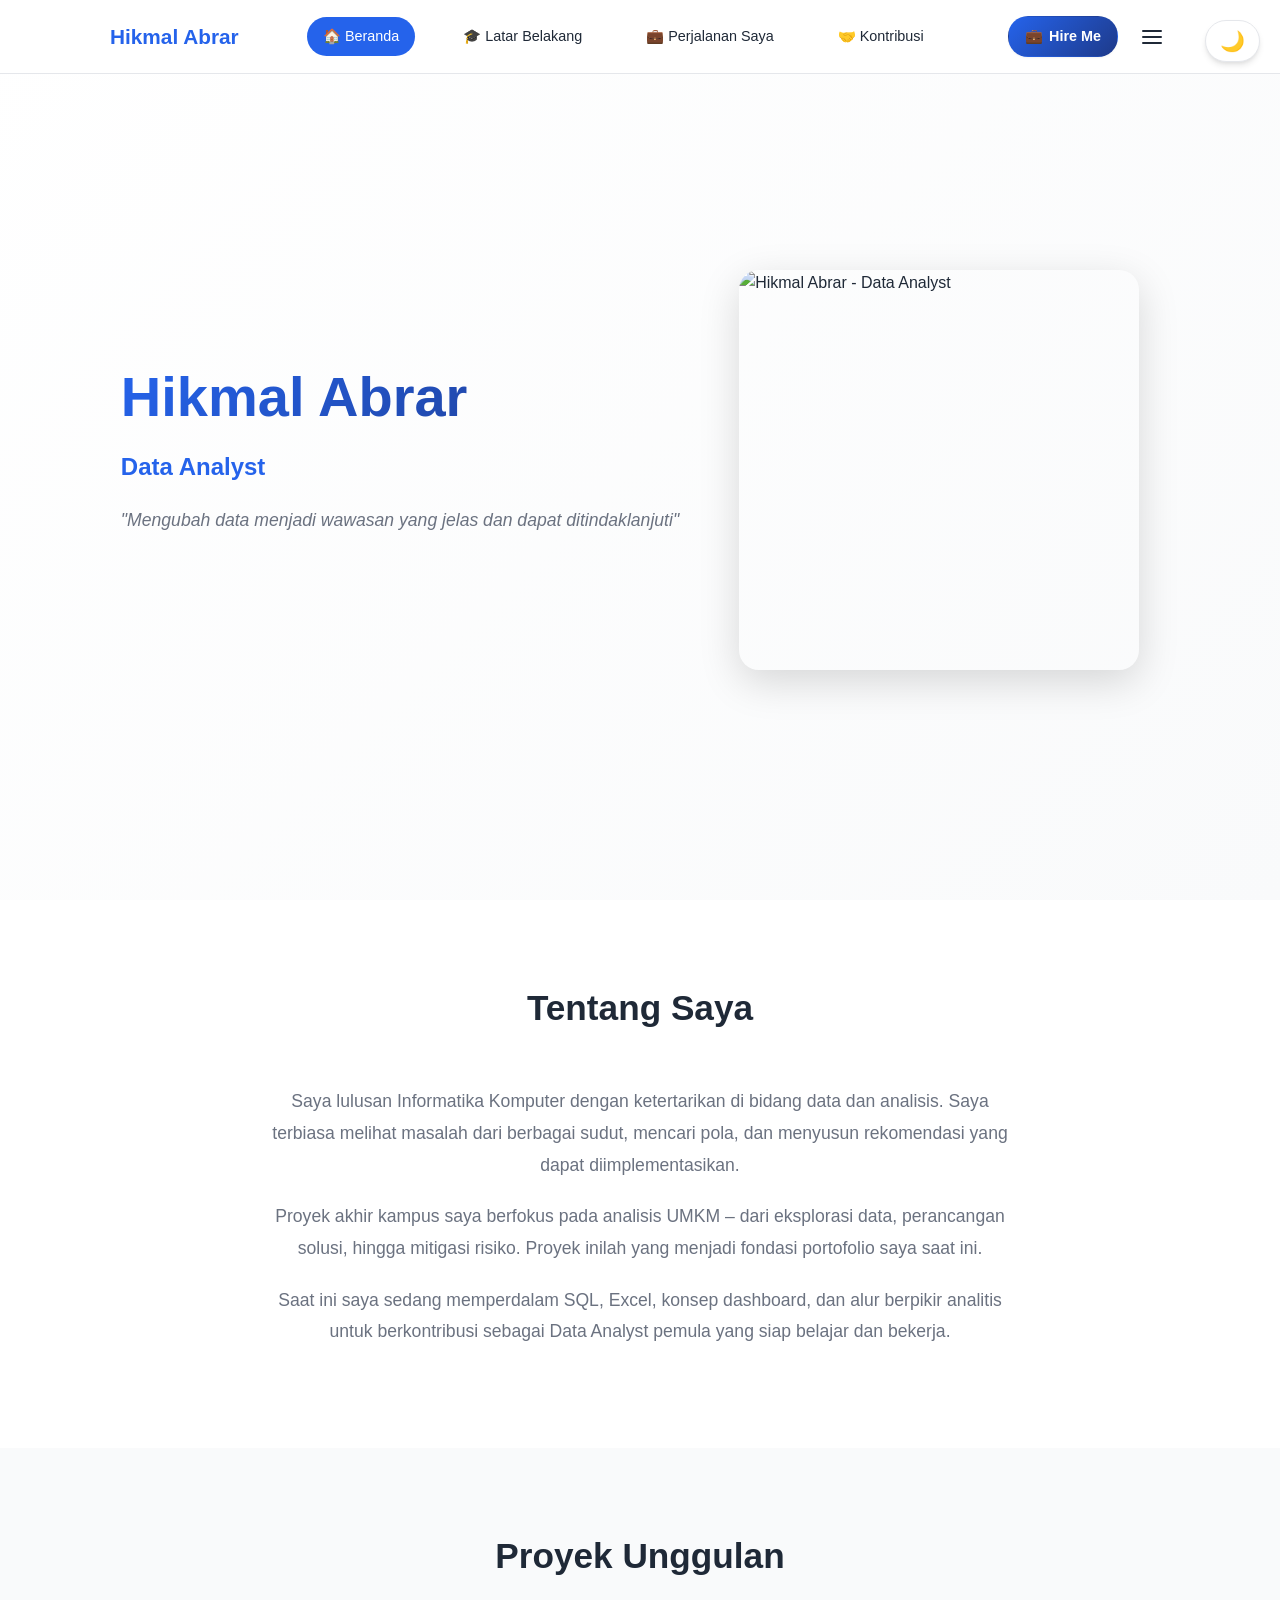
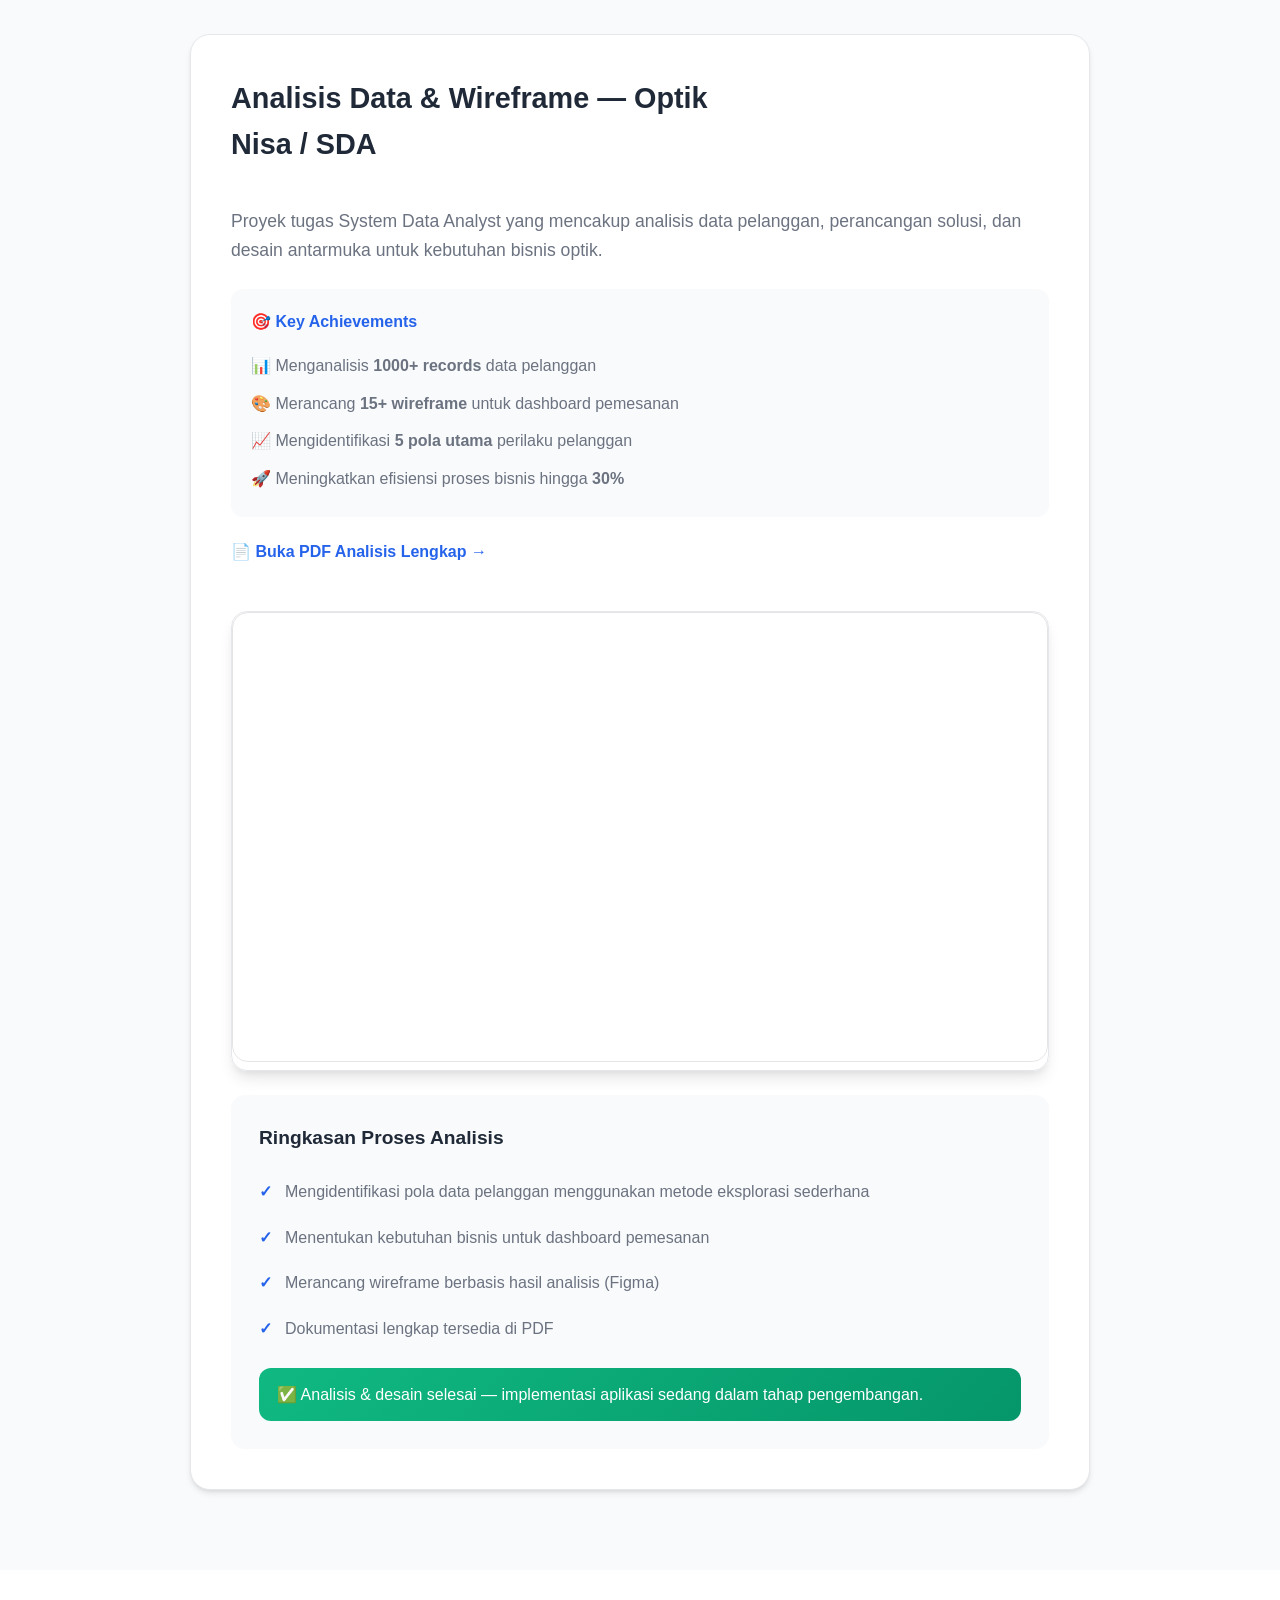
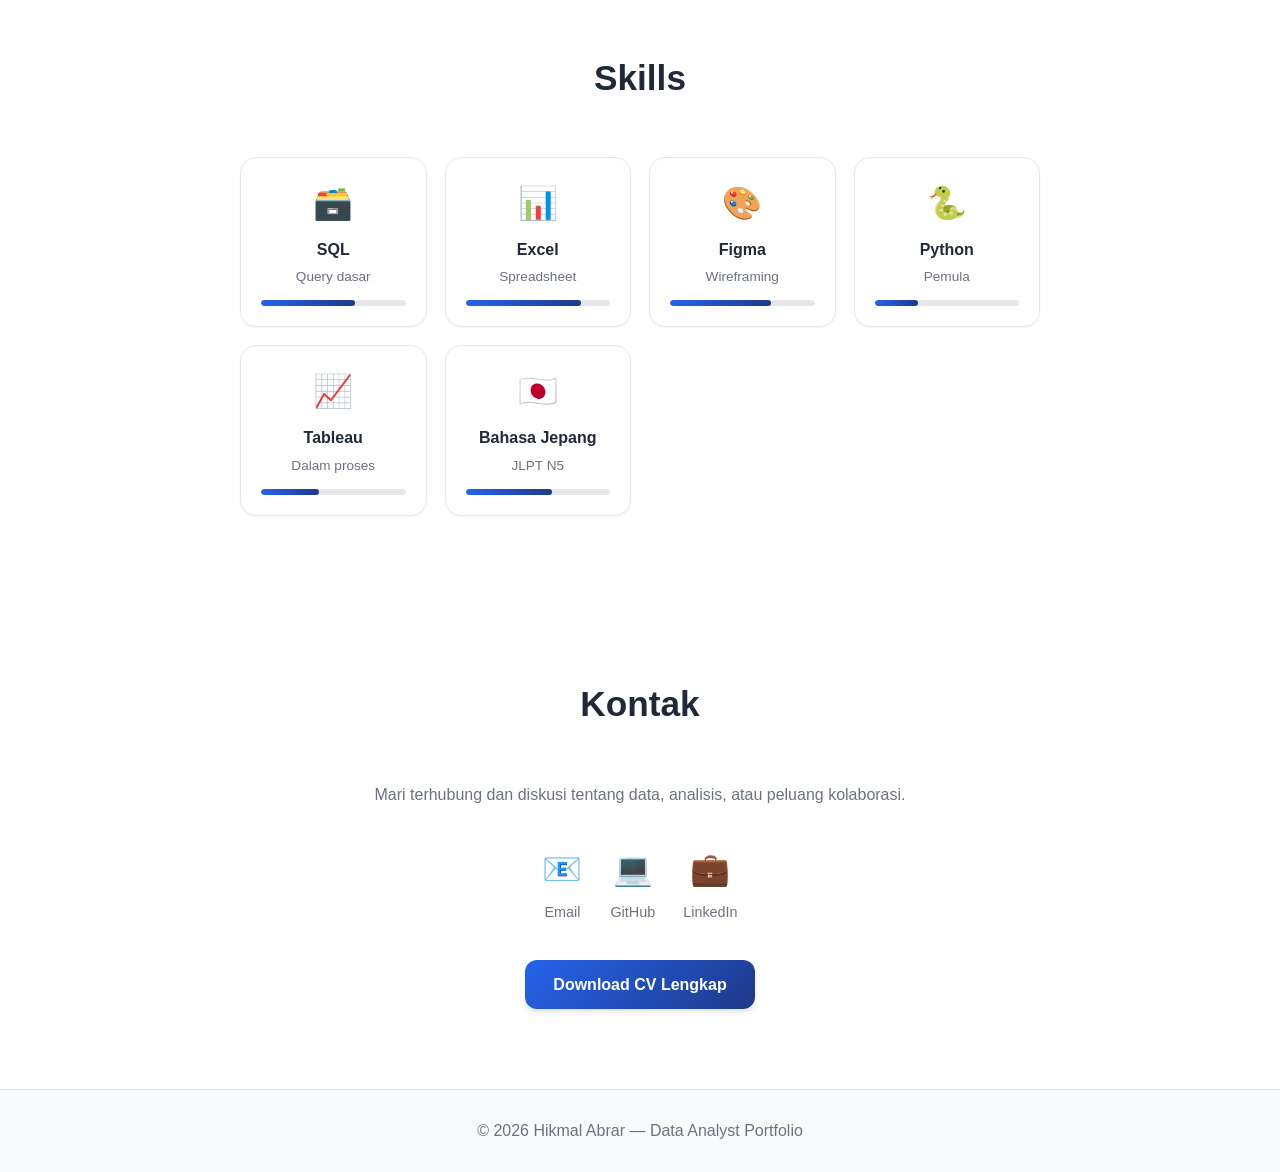
==== commit b33724a5: "Menyesuaikan tampilan" ====
--- a/index.html
+++ b/index.html
@@ -30,31 +30,31 @@
         <li class="nav-item-dropdown">
           <a href="index.html" class="nav-item active" data-nav="home">Beranda</a>
           <div class="dropdown-submenu">
-            <a href="index.html#about" class="dropdown-item">👤 Tentang Saya</a>
-            <a href="index.html#skills" class="dropdown-item">⚡ Skills</a>
-            <a href="index.html#projects" class="dropdown-item">🗂️ Proyek</a>
-            <a href="index.html#contact" class="dropdown-item">📬 Kontak</a>
+            <a href="index.html#about" class="dropdown-item"> Tentang Saya</a>
+            <a href="index.html#skills" class="dropdown-item"> Skills</a>
+            <a href="index.html#projects" class="dropdown-item"> Proyek</a>
+            <a href="index.html#contact" class="dropdown-item"> Kontak</a>
           </div>
         </li>
         <li class="nav-item-dropdown">
           <a href="#" class="nav-item " data-nav="edu">Latar Belakang</a>
           <div class="dropdown-submenu">
-            <a href="pendidikan.html" class="dropdown-item">🏫 Pendidikan Formal</a>
-            <a href="sertifikasi_pelatihan.html" class="dropdown-item">📜 Sertifikasi &amp; Pelatihan</a>
+            <a href="pendidikan.html" class="dropdown-item"> Pendidikan Formal</a>
+            <a href="sertifikasi_pelatihan.html" class="dropdown-item"> Sertifikasi &amp; Pelatihan</a>
           </div>
         </li>
         <li class="nav-item-dropdown">
           <a href="#" class="nav-item " data-nav="exp">Perjalanan Saya</a>
           <div class="dropdown-submenu">
-            <a href="pengalaman_kerja.html" class="dropdown-item">🏢 Pengalaman Kerja</a>
-            <a href="volunteer.html" class="dropdown-item">❤️ Volunteer</a>
+            <a href="pengalaman_kerja.html" class="dropdown-item"> Pengalaman Kerja</a>
+            <a href="volunteer.html" class="dropdown-item"> Volunteer</a>
           </div>
         </li>
         <li class="nav-item-dropdown">
           <a href="#" class="nav-item " data-nav="org">Kontribusi</a>
           <div class="dropdown-submenu">
-            <a href="organisasi.html" class="dropdown-item">🏛️ Organisasi</a>
-            <a href="organisasi.html#community" class="dropdown-item">🌱 Komunitas</a>
+            <a href="organisasi.html" class="dropdown-item"> Organisasi</a>
+            <a href="organisasi.html#community" class="dropdown-item"> Komunitas</a>
           </div>
         </li>
       </ul>
@@ -81,16 +81,16 @@
             <div class="dropdown-section">
               <h4 class="dropdown-title">Halaman</h4>
               <a href="index.html" class="dropdown-item"> Beranda</a>
-              <a href="pendidikan.html" class="dropdown-item">🎓 Pendidikan</a>
-              <a href="pengalaman_kerja.html" class="dropdown-item">💼 Pengalaman Kerja</a>
-              <a href="volunteer.html" class="dropdown-item">❤️ Volunteer</a>
-              <a href="organisasi.html" class="dropdown-item">🏛️ Organisasi</a>
-              <a href="sertifikasi_pelatihan.html" class="dropdown-item">📜 Sertifikasi</a>
+              <a href="pendidikan.html" class="dropdown-item"> Pendidikan</a>
+              <a href="pengalaman_kerja.html" class="dropdown-item"> Pengalaman Kerja</a>
+              <a href="volunteer.html" class="dropdown-item"> Volunteer</a>
+              <a href="organisasi.html" class="dropdown-item"> Organisasi</a>
+              <a href="sertifikasi_pelatihan.html" class="dropdown-item"> Sertifikasi</a>
             </div>
             <div class="dropdown-section">
               <h4 class="dropdown-title">Aksi Cepat</h4>
               <a href="https://drive.google.com/file/d/1S7kXNs9U4jVXm8Y3dfDk3zoFatZHrOvW/view?usp=sharing" class="dropdown-item" target="_blank">📄 Download CV</a>
-              <a href="index.html#contact" class="dropdown-item">💬 Hubungi Saya</a>
+              <a href="index.html#contact" class="dropdown-item"> Hubungi Saya</a>
             </div>
           </div>
         </div>
@@ -141,7 +141,7 @@
         <h3 class="project-title">Analisis Data &amp; Wireframe — Optik Nisa / SDA</h3>
 
       </div>
-      <p class="project-desc">Proyek tugas akhir yang mencakup analisis data pelanggan, perancangan solusi, dan desain antarmuka untuk kebutuhan bisnis optik.</p>
+      <p class="project-desc">Proyek tugas System Data Analyst yang mencakup analisis data pelanggan, perancangan solusi, dan desain antarmuka untuk kebutuhan bisnis optik.</p>
 
       <div class="kpi-box">
         <h4 style="color:var(--primary);margin-bottom:12px">🎯 Key Achievements</h4>
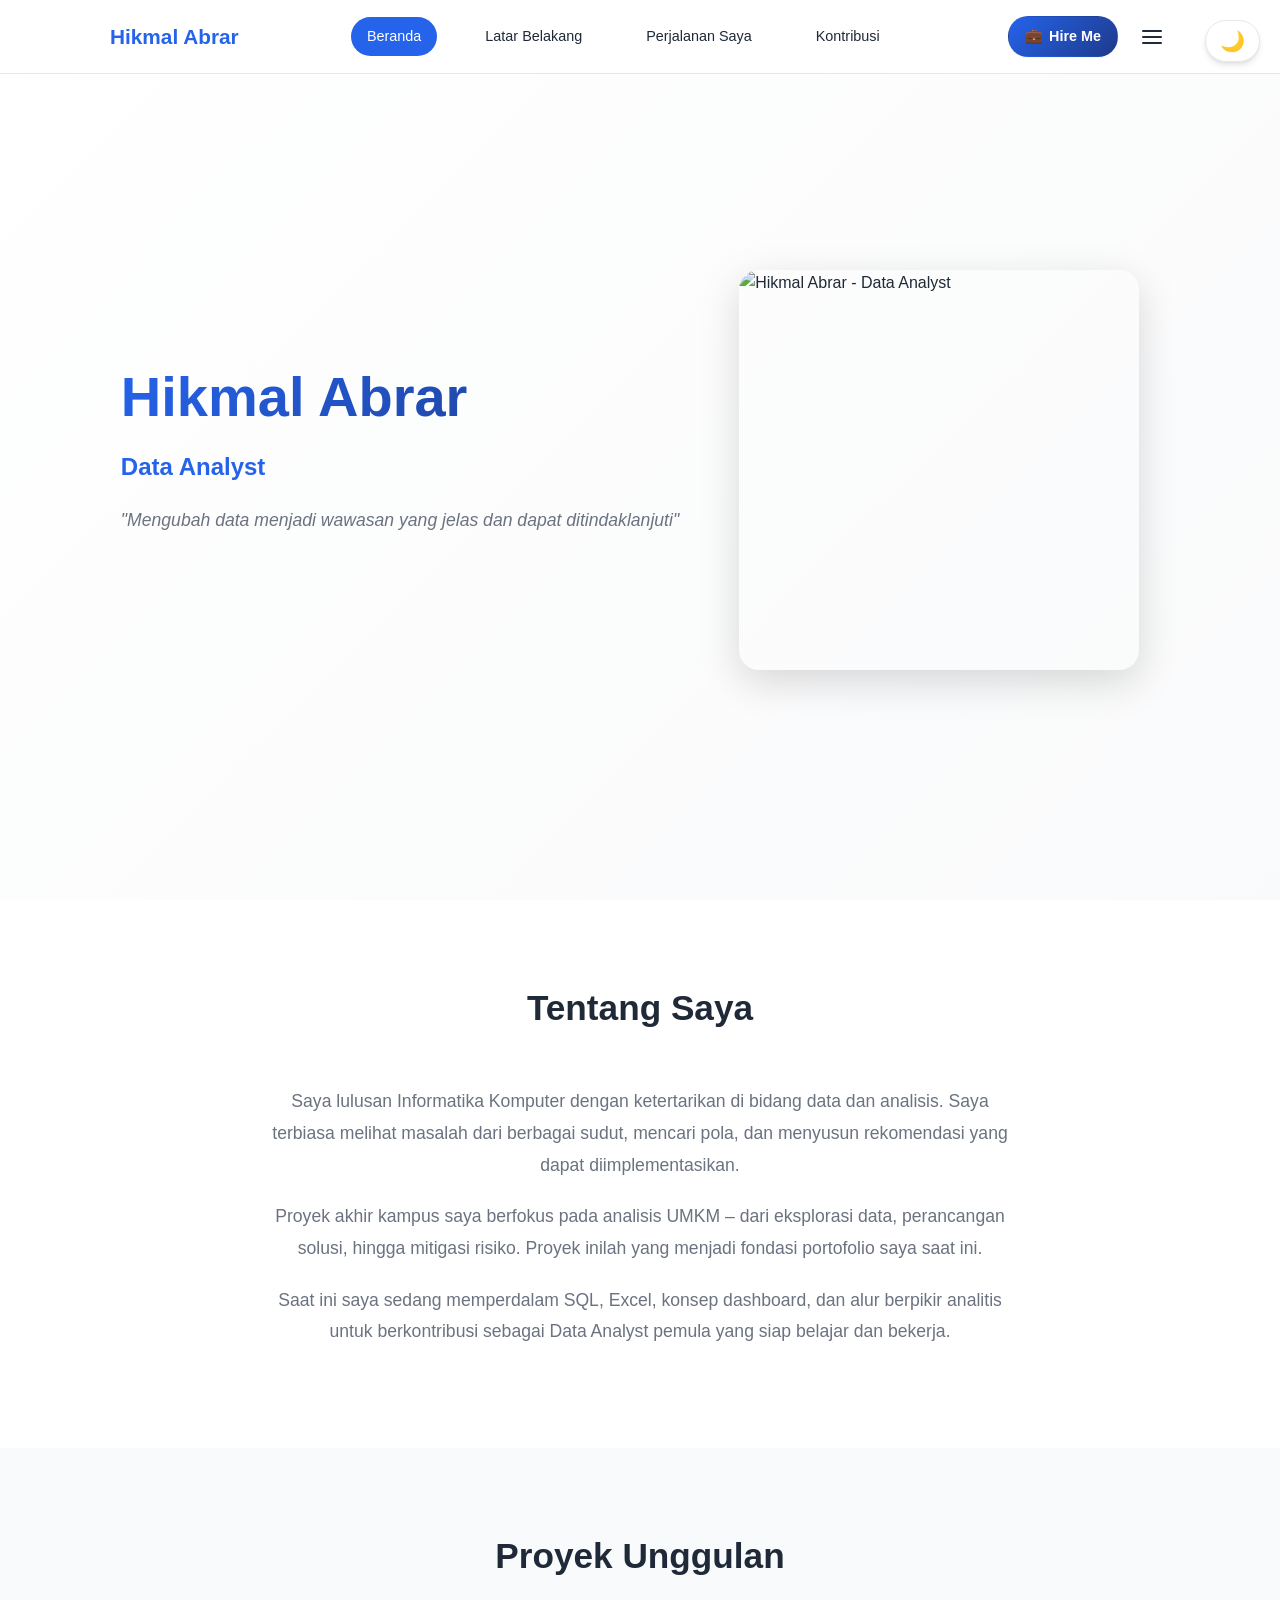
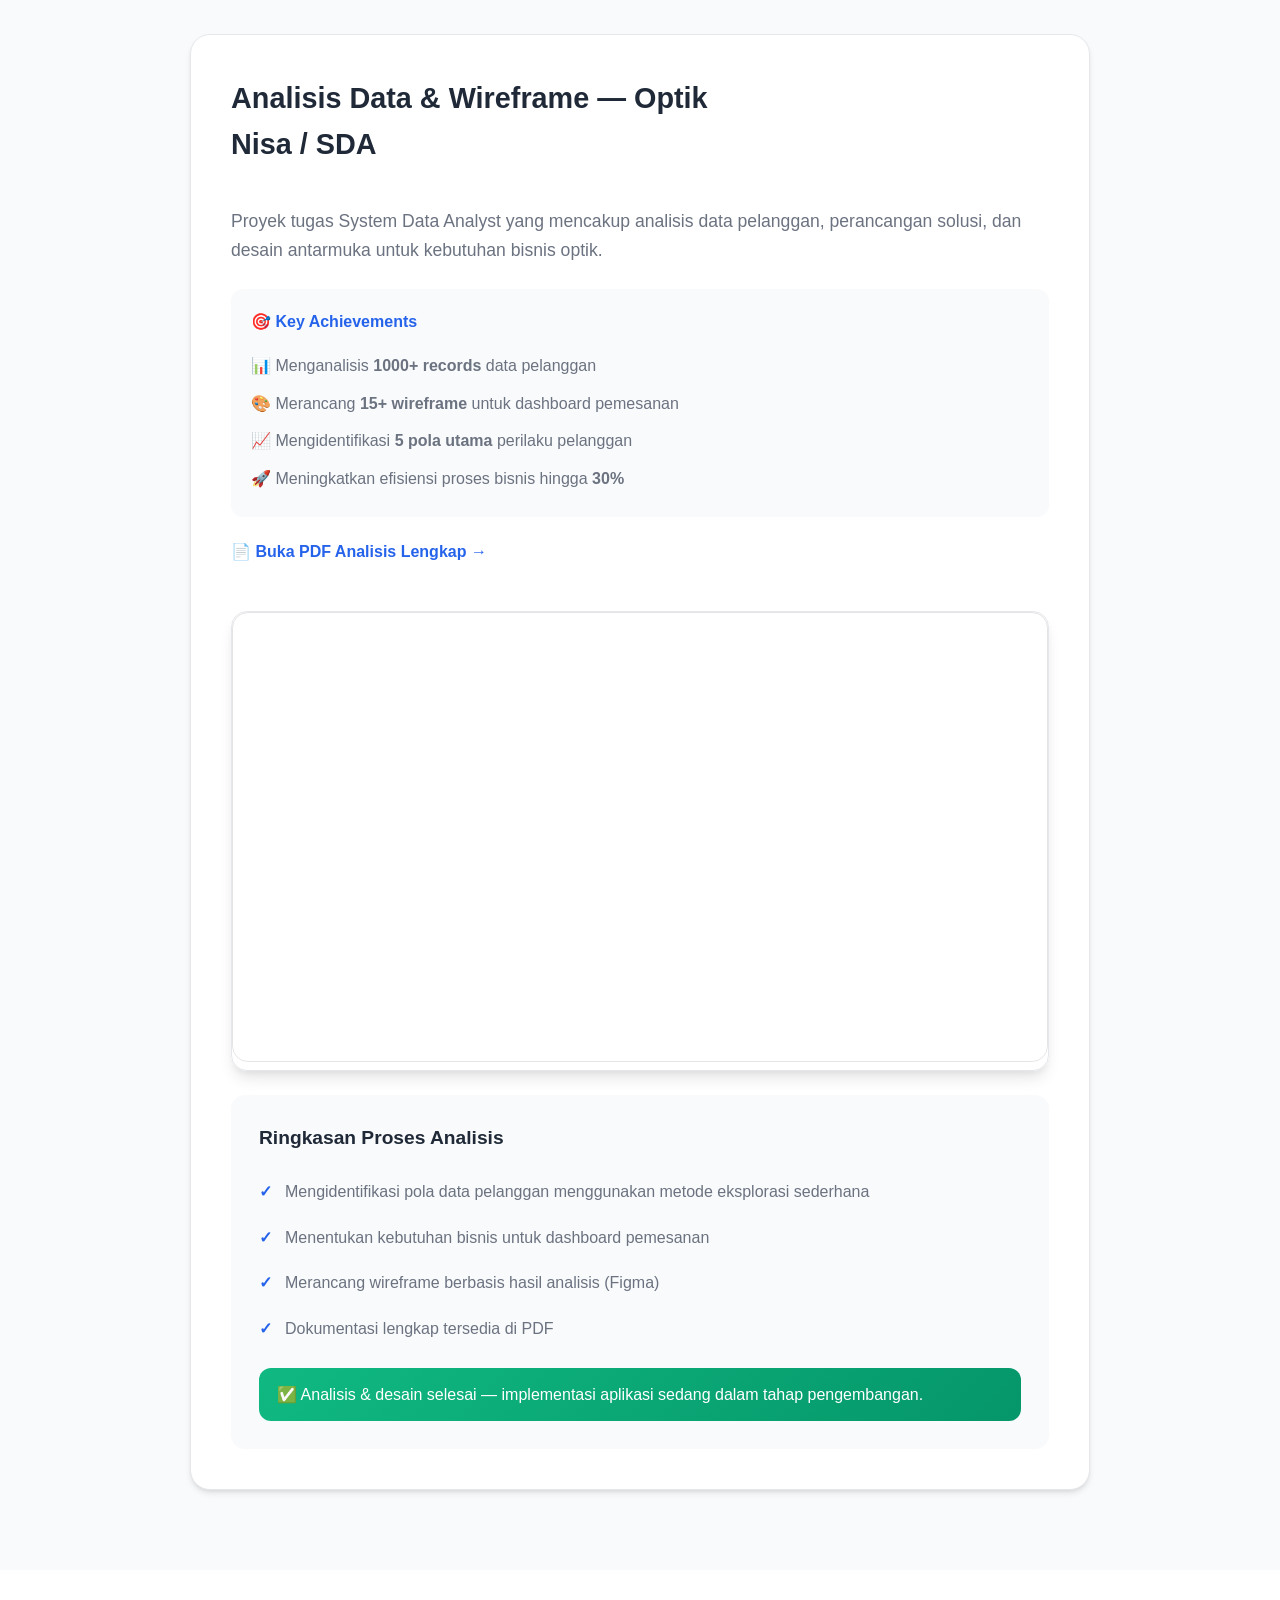
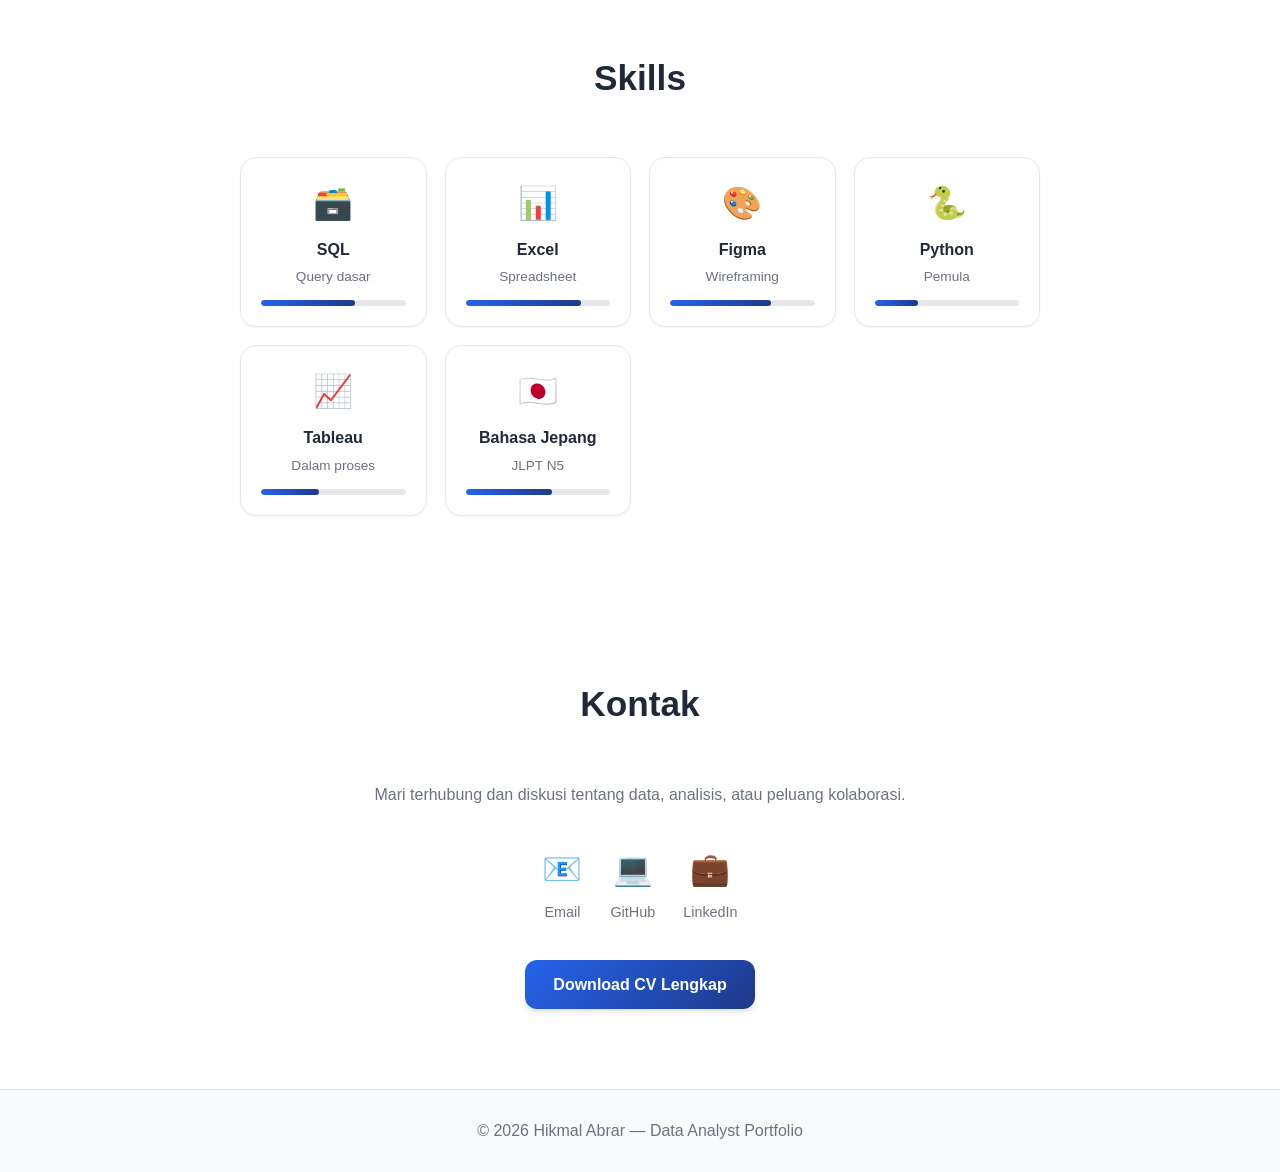
==== commit a9c86dbd: "memperbaiki tampilan di semua file" ====
--- a/index.html
+++ b/index.html
@@ -30,31 +30,31 @@
         <li class="nav-item-dropdown">
           <a href="index.html" class="nav-item active" data-nav="home">Beranda</a>
           <div class="dropdown-submenu">
-            <a href="index.html#about" class="dropdown-item"> Tentang Saya</a>
-            <a href="index.html#skills" class="dropdown-item"> Skills</a>
-            <a href="index.html#projects" class="dropdown-item"> Proyek</a>
-            <a href="index.html#contact" class="dropdown-item"> Kontak</a>
+            <a href="index.html#about" class="dropdown-item">Tentang Saya</a>
+            <a href="index.html#skills" class="dropdown-item">Skills</a>
+            <a href="index.html#projects" class="dropdown-item">Proyek</a>
+            <a href="index.html#contact" class="dropdown-item">Kontak</a>
           </div>
         </li>
         <li class="nav-item-dropdown">
           <a href="#" class="nav-item " data-nav="edu">Latar Belakang</a>
           <div class="dropdown-submenu">
-            <a href="pendidikan.html" class="dropdown-item"> Pendidikan Formal</a>
-            <a href="sertifikasi_pelatihan.html" class="dropdown-item"> Sertifikasi &amp; Pelatihan</a>
+            <a href="pendidikan.html" class="dropdown-item">Pendidikan Formal</a>
+            <a href="sertifikasi_pelatihan.html" class="dropdown-item">Sertifikasi &amp; Pelatihan</a>
           </div>
         </li>
         <li class="nav-item-dropdown">
           <a href="#" class="nav-item " data-nav="exp">Perjalanan Saya</a>
           <div class="dropdown-submenu">
-            <a href="pengalaman_kerja.html" class="dropdown-item"> Pengalaman Kerja</a>
-            <a href="volunteer.html" class="dropdown-item"> Volunteer</a>
+            <a href="pengalaman_kerja.html" class="dropdown-item">Pengalaman Kerja</a>
+            <a href="volunteer.html" class="dropdown-item">Volunteer</a>
           </div>
         </li>
         <li class="nav-item-dropdown">
           <a href="#" class="nav-item " data-nav="org">Kontribusi</a>
           <div class="dropdown-submenu">
-            <a href="organisasi.html" class="dropdown-item"> Organisasi</a>
-            <a href="organisasi.html#community" class="dropdown-item"> Komunitas</a>
+            <a href="organisasi.html" class="dropdown-item">Organisasi</a>
+            <a href="organisasi.html#community" class="dropdown-item">Komunitas</a>
           </div>
         </li>
       </ul>
@@ -80,17 +80,17 @@
             </div>
             <div class="dropdown-section">
               <h4 class="dropdown-title">Halaman</h4>
-              <a href="index.html" class="dropdown-item"> Beranda</a>
-              <a href="pendidikan.html" class="dropdown-item"> Pendidikan</a>
-              <a href="pengalaman_kerja.html" class="dropdown-item"> Pengalaman Kerja</a>
-              <a href="volunteer.html" class="dropdown-item"> Volunteer</a>
-              <a href="organisasi.html" class="dropdown-item"> Organisasi</a>
-              <a href="sertifikasi_pelatihan.html" class="dropdown-item"> Sertifikasi</a>
+              <a href="index.html" class="dropdown-item">Beranda</a>
+              <a href="pendidikan.html" class="dropdown-item">Pendidikan</a>
+              <a href="pengalaman_kerja.html" class="dropdown-item">Pengalaman Kerja</a>
+              <a href="volunteer.html" class="dropdown-item">Volunteer</a>
+              <a href="organisasi.html" class="dropdown-item">Organisasi</a>
+              <a href="sertifikasi_pelatihan.html" class="dropdown-item">Sertifikasi</a>
             </div>
             <div class="dropdown-section">
               <h4 class="dropdown-title">Aksi Cepat</h4>
-              <a href="https://drive.google.com/file/d/1S7kXNs9U4jVXm8Y3dfDk3zoFatZHrOvW/view?usp=sharing" class="dropdown-item" target="_blank">📄 Download CV</a>
-              <a href="index.html#contact" class="dropdown-item"> Hubungi Saya</a>
+              <a href="https://drive.google.com/file/d/1S7kXNs9U4jVXm8Y3dfDk3zoFatZHrOvW/view?usp=sharing" class="dropdown-item" target="_blank">Download CV</a>
+              <a href="index.html#contact" class="dropdown-item">Hubungi Saya</a>
             </div>
           </div>
         </div>
@@ -302,9 +302,9 @@
   }
 
   const T={
-    id:{home:'🏠 Beranda',edu:'🎓 Latar Belakang',exp:'💼 Perjalanan Saya',org:'🤝 Kontribusi'},
-    en:{home:'🏠 Home',edu:'🎓 Background',exp:'💼 My Journey',org:'🤝 Contributions'},
-    ja:{home:'🏠 ホーム',edu:'🎓 学歴・資格',exp:'💼 私の旅',org:'🤝 貢献活動'}
+    id:{home:'Beranda',edu:'Latar Belakang',exp:'Perjalanan Saya',org:'Kontribusi'},
+    en:{home:'Home',edu:'Background',exp:'My Journey',org:'Contributions'},
+    ja:{home:'ホーム',edu:'学歴・資格',exp:'私の旅',org:'貢献活動'}
   };
   const NAV_MAP={home:'home',edu:'edu',exp:'exp',org:'org'};
   function updateLang(lang){
--- a/style.css
+++ b/style.css
@@ -173,14 +173,15 @@
 
 /* Mobile responsive */
 @media (max-width:768px){
-  .nav-menu{flex-direction:column;gap:1rem}
-  .nav-list{flex-wrap:wrap;justify-content:center;gap:1rem}
+  .nav-menu{flex-direction:column;gap:1rem;padding:0.8rem 0}
+  .nav-list{display:none}
   .nav-brand .brand-link{font-size:1.1rem}
   .brand-subtitle .nav-item{font-size:.8rem;padding:3px 8px}
   .nav-item{font-size:.85rem;padding:6px 12px}
   .btn-hire{font-size:.8rem;padding:6px 12px}
-  .nav-controls{align-self:center;margin-top:1rem;gap:0.8rem}
-  .dropdown-menu{position:fixed;top:60px;left:20px;right:20px;min-width:calc(100% - 40px)}
+  .nav-controls{align-self:center;margin-top:0.5rem;gap:0.8rem}
+  .dropdown-menu{position:fixed;top:70px;left:15px;right:15px;min-width:calc(100% - 30px);max-height:80vh;overflow-y:auto}
+  .theme-toggle{top:15px;right:15px;padding:6px 12px;font-size:18px}
 }
 
 /* SECTIONS */
@@ -190,10 +191,16 @@
 
 /* HERO */
 .hero{padding:120px 0 80px;min-height:100vh;display:flex;align-items:center}
+@media(max-width:768px){
+  .hero{padding:100px 0 60px}
+}
 
 /* ABOUT */
 .about-content{max-width:760px;margin:0 auto;text-align:center}
 .about-text{font-size:1.1rem;line-height:1.8;color:var(--text-sec);margin-bottom:20px}
+@media(max-width:768px){
+  .about-text{font-size:1rem}
+}
 
 /* EDUCATION */
 .education-grid{display:grid;gap:30px;max-width:900px;margin:0 auto}
@@ -216,6 +223,14 @@
 .ph-icon{font-size:2.5rem;margin-bottom:10px;opacity:.6}
 .ph-text{font-size:1rem;font-weight:600;margin-bottom:4px}
 .ph-sub{font-size:.85rem;opacity:.7}
+@media(max-width:768px){
+  .education-content{padding:25px}
+  .education-title{font-size:1.3rem}
+  .education-school{font-size:1rem}
+  .education-period{font-size:0.85rem}
+  .education-desc{font-size:0.95rem}
+  .highlight-item{font-size:0.9rem}
+}
 
 /* CARDS shared */
 .card{background:var(--bg-card);border-radius:20px;padding:35px;box-shadow:var(--sh-md);border:1px solid var(--border);margin-bottom:30px;position:relative;overflow:hidden;transition:all .3s;max-width:1000px;margin-left:auto;margin-right:auto}
@@ -232,6 +247,11 @@
 .badge-blue{background:linear-gradient(135deg,var(--primary),var(--primary-dark));color:#fff}
 .badge-red{background:linear-gradient(135deg,#ef4444,#dc2626);color:#fff}
 .card-desc{color:var(--text-sec);line-height:1.75;margin-bottom:12px}
+@media(max-width:768px){
+  .card-company{font-size:1.1rem}
+  .card-title{font-size:1rem}
+  .badge{font-size:0.75rem;padding:5px 12px}
+}
 
 /* ZIGZAG PHOTO LAYOUT */
 .zigzag{margin-top:28px;padding-top:24px;border-top:1px solid var(--border);display:flex;flex-direction:column;gap:32px}
@@ -245,6 +265,10 @@
 .zz-caption{flex:1;color:var(--text-sec);line-height:1.75;font-size:1rem}
 /* actual img inside .zz-photo slot */
 .zz-photo img{width:100%;height:100%;object-fit:cover;border-radius:12px}
+@media(max-width:768px){
+  .zigzag{gap:24px}
+  .zz-item{gap:20px}
+}
 
 /* ORG card */
 .org-icon-wrap{font-size:2.8rem;margin-right:16px;flex-shrink:0}
@@ -255,6 +279,11 @@
 .org-period{display:flex;align-items:center;gap:6px;color:var(--text-sec);font-size:.9rem}
 .badge-active{background:rgba(76,175,80,.12);color:#2e7d32;border:1px solid rgba(76,175,80,.3);padding:6px 14px;border-radius:20px;font-size:.8rem;font-weight:600}
 .badge-completed-blue{background:rgba(33,150,243,.12);color:#1565c0;border:1px solid rgba(33,150,243,.3);padding:6px 14px;border-radius:20px;font-size:.8rem;font-weight:600}
+@media(max-width:768px){
+  .org-icon-wrap{font-size:2.2rem}
+  .org-title{font-size:1.3rem}
+  .org-role{font-size:1rem}
+}
 
 /* CERT */
 .cert-grid{display:grid;grid-template-columns:repeat(auto-fit,minmax(380px,1fr));gap:28px;max-width:900px;margin:0 auto}
@@ -265,6 +294,11 @@
 .cert-card:hover{transform:translateY(-4px);box-shadow:var(--sh-lg)}
 .cert-header{display:flex;align-items:center;gap:18px;margin-bottom:22px}
 .cert-icon-lg{font-size:2.8rem;width:70px;height:70px;display:flex;align-items:center;justify-content:center;background:var(--bg-sec);border-radius:18px;border:1px solid var(--border);flex-shrink:0}
+@media(max-width:768px){
+  .cert-grid{grid-template-columns:1fr}
+  .cert-card{padding:24px}
+  .cert-icon-lg{width:60px;height:60px;font-size:2.4rem}
+}
 .cert-title{font-size:1.3rem;font-weight:700;color:var(--text);margin-bottom:5px}
 .cert-provider{font-size:.95rem;color:var(--primary);font-weight:600;margin-bottom:3px}
 .cert-level{font-size:.85rem;color:var(--text-sec)}
@@ -291,6 +325,15 @@
 .impact-text{color:var(--text-sec);font-size:.9rem;line-height:1.5}
 .impact-text strong{color:var(--text)}
 .achievements-title{font-size:1.05rem;font-weight:600;color:var(--text);margin-bottom:16px;display:flex;align-items:center;gap:6px}
+@media(max-width:768px){
+  .vol-card{padding:25px}
+  .vol-icon{font-size:2rem}
+  .vol-title{font-size:1.2rem}
+  .vol-org{font-size:0.95rem}
+  .impact-item{padding:12px}
+  .impact-icon{font-size:1.2rem}
+  .impact-text{font-size:0.85rem}
+}
 
 /* SKILLS */
 .skills-grid{display:grid;grid-template-columns:repeat(auto-fit,minmax(180px,1fr));gap:18px;max-width:800px;margin:0 auto}
@@ -319,7 +362,8 @@
 .kpi-list li{padding:6px 0;color:var(--text-sec)}
 .project-link{display:inline-flex;align-items:center;gap:8px;color:var(--primary);text-decoration:none;font-weight:600;margin-bottom:22px;transition:gap .3s}
 .project-link:hover{gap:14px}
-.figma-embed{border-radius:16px;overflow:hidden;box-shadow:var(--sh-lg);margin:24px 0;border:1px solid var(--border)}
+.figma-embed{border-radius:16px;overflow:hidden;box-shadow:var(--sh-lg);margin:24px 0;border:1px solid var(--border);position:relative}
+.figma-embed iframe{width:100%;height:450px;border:none}
 .process-summary{background:var(--bg-sec);border-radius:14px;padding:28px;margin-top:22px}
 .process-summary h3{font-size:1.2rem;margin-bottom:16px;color:var(--text)}
 .process-list{list-style:none;padding:0}
@@ -337,6 +381,10 @@
 
 /* FOOTER */
 .footer{background:var(--bg-sec);padding:28px 0;text-align:center;border-top:1px solid var(--border);color:var(--text-sec)}
+@media(max-width:768px){
+  .footer{padding:20px 0}
+  .footer p{font-size:0.9rem}
+}
 
 /* SMOOTH ANIMATIONS */
 .fade-in-up{opacity:0;transform:translateY(30px) translateX(0);transition:all 0.8s cubic-bezier(0.4,0,0.2,1)}
@@ -505,21 +553,95 @@
 
 /* RESPONSIVE */
 @media(max-width:768px){
-  .hero-content{grid-template-columns:1fr;gap:36px;text-align:left}
-  .hero-text h1{font-size:2.4rem}
-  .hero-buttons{justify-content:flex-start}
+  .hero-content{grid-template-columns:1fr;gap:36px;text-align:center}
+  .hero-text{text-align:center}
+  .hero-text h1{font-size:2.2rem}
+  .hero-text .role{font-size:1.2rem}
+  .hero-text .tagline{font-size:1rem}
+  .hero-buttons{justify-content:center}
+  .hero-photo-container{justify-content:center;padding-right:0}
+  .profile-photo{width:280px;height:280px}
+  .section{padding:60px 0}
+  .section-title{font-size:1.8rem;margin-bottom:36px}
   .education-card{grid-template-columns:1fr}
   .education-media{border-left:none;border-top:1px solid var(--border)}
-  .zz-item,.zz-item.reverse{flex-direction:column}
-  .zz-photo{flex:none;width:100%;height:180px}
+  .education-photo{height:180px}
+  .zz-item,.zz-item.reverse{flex-direction:column;gap:20px}
+  .zz-photo{flex:none;width:100%;height:200px}
+  .zz-caption{font-size:0.95rem}
   .cert-grid{grid-template-columns:1fr}
-  .card-header{flex-direction:column;align-items:flex-start}
-  .org-header{flex-direction:column;text-align:center}
-  .vol-header{flex-direction:column}
+  .card{padding:25px}
+  .card-header{flex-direction:column;align-items:flex-start;gap:8px}
+  .org-header{flex-direction:column;text-align:center;gap:12px}
+  .org-icon-wrap{margin-right:0;margin-bottom:8px}
+  .vol-header{flex-direction:column;gap:12px}
+  .vol-icon{margin-bottom:8px}
+  .skills-grid{grid-template-columns:repeat(auto-fit,minmax(140px,1fr));gap:14px}
+  .skill-badge{padding:16px}
+  .skill-icon{font-size:1.8rem}
+  .project-card{padding:25px}
+  .project-header{grid-template-columns:1fr;gap:20px}
+  .project-title{font-size:1.4rem}
+  .project-desc{font-size:1rem}
+  .kpi-box{padding:16px}
+  .kpi-list li{font-size:0.9rem}
+  .figma-embed iframe{height:350px}
+  .process-summary{padding:20px}
+  .process-summary h3{font-size:1.1rem}
+  .contact-links{gap:20px}
+  .contact-icon{font-size:1.8rem}
+  .contact-label{font-size:0.85rem}
+  .btn{padding:10px 20px;font-size:0.9rem}
+  .container{padding:0 16px}
 }
 
 @media(max-width:480px){
-  .section{padding:54px 0}
-  .section-title{font-size:1.8rem;margin-bottom:36px}
-  .hero-text h1{font-size:2rem}
+  .section{padding:50px 0}
+  .section-title{font-size:1.6rem;margin-bottom:30px}
+  .hero-text h1{font-size:1.8rem}
+  .hero-text .role{font-size:1.1rem}
+  .hero-text .tagline{font-size:0.95rem}
+  .profile-photo{width:240px;height:240px}
+  .card{padding:20px}
+  .card-desc{font-size:0.95rem}
+  .org-title{font-size:1.3rem}
+  .org-role{font-size:1rem}
+  .skills-grid{grid-template-columns:repeat(auto-fit,minmax(120px,1fr));gap:12px}
+  .skill-badge{padding:14px}
+  .skill-icon{font-size:1.6rem}
+  .skill-name{font-size:0.9rem}
+  .skill-level{font-size:0.8rem}
+  .project-card{padding:20px}
+  .project-title{font-size:1.2rem}
+  .project-desc{font-size:0.95rem}
+  .kpi-box{padding:14px}
+  .kpi-list li{font-size:0.85rem;padding:4px 0}
+  .figma-embed iframe{height:300px}
+  .process-summary{padding:16px}
+  .process-summary h3{font-size:1rem}
+  .process-list li{font-size:0.9rem;padding:8px 0 8px 20px}
+  .contact-links{gap:16px}
+  .contact-icon{font-size:1.6rem}
+  .contact-label{font-size:0.8rem}
+  .btn{padding:8px 16px;font-size:0.85rem}
+  .container{padding:0 14px}
+  .dropdown-menu{top:65px;left:12px;right:12px;min-width:calc(100% - 24px)}
+  .dropdown-section{padding:12px}
+  .dropdown-title{font-size:0.8rem;margin-bottom:10px}
+  .dropdown-item{font-size:0.85rem;padding:8px 10px}
+  .lang-option{font-size:0.8rem;padding:6px 10px}
+  .theme-toggle{top:12px;right:12px;padding:5px 10px;font-size:16px}
+}
+
+@media(max-width:360px){
+  .hero-text h1{font-size:1.6rem}
+  .hero-text .role{font-size:1rem}
+  .hero-text .tagline{font-size:0.9rem}
+  .profile-photo{width:200px;height:200px}
+  .section-title{font-size:1.4rem}
+  .skills-grid{grid-template-columns:1fr;gap:10px}
+  .skill-badge{padding:12px}
+  .contact-links{gap:12px}
+  .btn{padding:6px 12px;font-size:0.8rem}
+  .container{padding:0 12px}
 }
